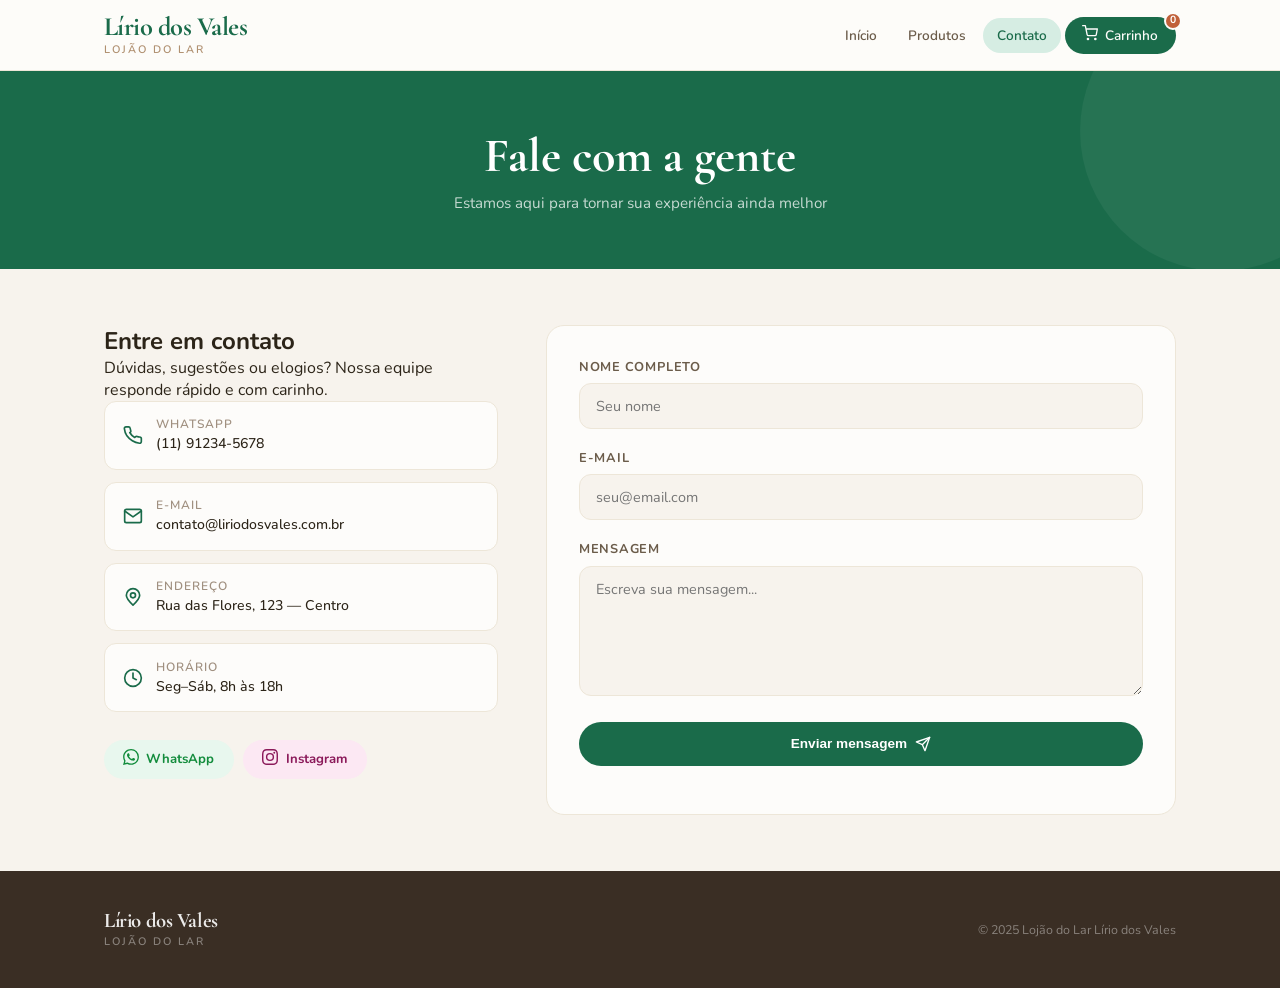
==== contato.html @ 129d7901 "envio de projeto" ====
<!DOCTYPE html>
<html lang="pt-BR">
<head>
  <meta charset="UTF-8">
  <meta name="viewport" content="width=device-width, initial-scale=1.0">
  <title>Contato — Lojão do Lar Lírio dos Vales</title>
  <meta name="description" content="Entre em contato conosco via WhatsApp, Instagram ou formulário. Respondemos rápido!">
  <link rel="stylesheet" href="style.css">
</head>
<body>

  <!-- HEADER -->
  <header class="header">
    <div class="container header-container">
      <div class="logo">
        <a href="index.html" aria-label="Voltar à página inicial">
          <h1>Lírio dos Vales</h1>
          <span>Lojão do Lar</span>
        </a>
      </div>
      <nav class="nav-menu" id="navMenu" aria-label="Menu principal">
        <ul>
          <li><a href="index.html">Início</a></li>
          <li><a href="produtos.html">Produtos</a></li>
          <li><a href="contato.html" class="active">Contato</a></li>
          <li>
            <a href="#" id="cartIconBtn" aria-label="Carrinho de compras">
              <span data-icon="cart"></span>
              Carrinho
              <span id="cartCount" class="cart-count">0</span>
            </a>
          </li>
        </ul>
      </nav>
      <button class="hamburger" id="hamburger" aria-label="Abrir menu">
        <svg viewBox="0 0 24 24" fill="none" stroke="currentColor" stroke-width="2" stroke-linecap="round"><line x1="3" y1="6" x2="21" y2="6"/><line x1="3" y1="12" x2="21" y2="12"/><line x1="3" y1="18" x2="21" y2="18"/></svg>
      </button>
    </div>
  </header>

  <!-- PAGE HERO -->
  <div class="page-hero" aria-label="Cabeçalho da página">
    <h1>Fale com a gente</h1>
    <p>Estamos aqui para tornar sua experiência ainda melhor</p>
  </div>

  <!-- CONTATO -->
  <main>
    <div class="container contato-container">

      <!-- Info lateral -->
      <aside aria-label="Informações de contato">
        <h2>Entre em contato</h2>
        <p>Dúvidas, sugestões ou elogios? Nossa equipe responde rápido e com carinho.</p>

        <div class="info-cards">
          <div class="info-card">
            <svg viewBox="0 0 24 24" fill="none" stroke="currentColor" stroke-width="2" stroke-linecap="round" stroke-linejoin="round"><path d="M22 16.92v3a2 2 0 0 1-2.18 2 19.79 19.79 0 0 1-8.63-3.07A19.5 19.5 0 0 1 4.69 13a19.79 19.79 0 0 1-3.07-8.67A2 2 0 0 1 3.6 2.18h3a2 2 0 0 1 2 1.72 12.84 12.84 0 0 0 .7 2.81 2 2 0 0 1-.45 2.11L8.09 9a16 16 0 0 0 6 6l.8-.8a2 2 0 0 1 2.11-.45 12.84 12.84 0 0 0 2.81.7A2 2 0 0 1 22 16.92z"/></svg>
            <div>
              <strong>WhatsApp</strong>
              <span>(11) 91234-5678</span>
            </div>
          </div>
          <div class="info-card">
            <svg viewBox="0 0 24 24" fill="none" stroke="currentColor" stroke-width="2" stroke-linecap="round" stroke-linejoin="round"><path d="M4 4h16c1.1 0 2 .9 2 2v12c0 1.1-.9 2-2 2H4c-1.1 0-2-.9-2-2V6c0-1.1.9-2 2-2z"/><polyline points="22,6 12,13 2,6"/></svg>
            <div>
              <strong>E-mail</strong>
              <span>contato@liriodosvales.com.br</span>
            </div>
          </div>
          <div class="info-card">
            <svg viewBox="0 0 24 24" fill="none" stroke="currentColor" stroke-width="2" stroke-linecap="round" stroke-linejoin="round"><circle cx="12" cy="10" r="3"/><path d="M12 21.7C17.3 17 20 13 20 10a8 8 0 1 0-16 0c0 3 2.7 6.9 8 11.7z"/></svg>
            <div>
              <strong>Endereço</strong>
              <span>Rua das Flores, 123 — Centro</span>
            </div>
          </div>
          <div class="info-card">
            <svg viewBox="0 0 24 24" fill="none" stroke="currentColor" stroke-width="2" stroke-linecap="round" stroke-linejoin="round"><circle cx="12" cy="12" r="10"/><polyline points="12 6 12 12 16 14"/></svg>
            <div>
              <strong>Horário</strong>
              <span>Seg–Sáb, 8h às 18h</span>
            </div>
          </div>
        </div>

        <div class="social-links">
          <a href="#" id="whatsappLink" class="social-icon whatsapp" aria-label="Abrir WhatsApp">
            <span data-icon="whatsapp"></span>
            WhatsApp
          </a>
          <a href="#" id="instagramLink" class="social-icon instagram" aria-label="Abrir Instagram">
            <span data-icon="instagram"></span>
            Instagram
          </a>
        </div>
      </aside>

      <!-- Formulário -->
      <div class="contato-form">
        <form id="contactForm" novalidate>
          <div class="form-group">
            <label for="name">Nome completo</label>
            <input type="text" id="name" placeholder="Seu nome" autocomplete="name" required>
            <span class="error-msg" id="nameError" role="alert"></span>
          </div>
          <div class="form-group">
            <label for="email">E-mail</label>
            <input type="email" id="email" placeholder="seu@email.com" autocomplete="email" required>
            <span class="error-msg" id="emailError" role="alert"></span>
          </div>
          <div class="form-group">
            <label for="message">Mensagem</label>
            <textarea id="message" rows="5" placeholder="Escreva sua mensagem..." required></textarea>
            <span class="error-msg" id="msgError" role="alert"></span>
          </div>
          <button type="submit" class="btn-dark" style="width:100%; justify-content:center; padding:.9rem;">
            Enviar mensagem
            <svg viewBox="0 0 24 24" fill="none" stroke="currentColor" stroke-width="2" stroke-linecap="round" stroke-linejoin="round" width="16" height="16"><line x1="22" y1="2" x2="11" y2="13"/><polygon points="22 2 15 22 11 13 2 9 22 2"/></svg>
          </button>
          <div id="formFeedback" class="form-feedback" role="status" aria-live="polite"></div>
        </form>
      </div>

    </div>
  </main>

  <!-- MODAL CARRINHO -->
  <div id="cartModal" class="cart-modal" role="dialog" aria-modal="true" aria-labelledby="cartTitle">
    <div class="cart-modal-content">
      <div class="cart-header">
        <h3 id="cartTitle">
          <span data-icon="bag"></span>
          Meu Carrinho
        </h3>
        <button class="close-cart" aria-label="Fechar carrinho">&times;</button>
      </div>
      <ul id="cartItemsList" class="cart-items-list"></ul>
      <div class="cart-footer">
        <div class="cart-total-row">
          <span>Total</span>
          <span id="cartTotal">R$ 0,00</span>
        </div>
        <div class="cart-buttons">
          <button id="clearCartBtn" class="btn-ghost">Limpar</button>
          <button id="closeCartBtn" class="btn-dark">Continuar comprando</button>
        </div>
      </div>
    </div>
  </div>

  <!-- FOOTER -->
  <footer class="footer" role="contentinfo">
    <div class="container footer-inner">
      <div class="footer-brand">
        <div class="logo">
          <h1>Lírio dos Vales</h1>
          <span>Lojão do Lar</span>
        </div>
      </div>
      <p class="footer-copy">&copy; 2025 Lojão do Lar Lírio dos Vales</p>
    </div>
  </footer>

  <script src="script.js"></script>
  <script>inicializarContato();</script>
</body>
</html>
---- style.css ----
/* =========================================================
   LÍRIO DOS VALES — Design System
   Fonte: Cormorant Garamond (display) + Nunito (corpo)
   Paleta: verde floresta · areia · terracota
   ========================================================= */

@import url('https://fonts.googleapis.com/css2?family=Cormorant+Garamond:ital,wght@0,400;0,600;0,700;1,400;1,600&family=Nunito:wght@300;400;500;600&display=swap');

/* ── Reset & Base ──────────────────────────────────────── */
*, *::before, *::after { margin: 0; padding: 0; box-sizing: border-box; }

:root {
  --verde:        #1a6b4a;
  --verde-medio:  #2d8a60;
  --verde-claro:  #d6ede3;
  --verde-palido: #eef7f2;
  --areia:        #f7f3ed;
  --areia-media:  #ede6d8;
  --terracota:    #c0603a;
  --marrom:       #3a2e24;
  --marrom-med:   #6b5640;
  --marrom-claro: #b09070;
  --branco:       #fdfcfa;
  --texto:        #2c2418;
  --texto-2:      #6b5c4a;
  --texto-3:      #a09080;
  --sombra:       0 2px 12px rgba(42,30,18,.08);
  --sombra-hover: 0 8px 32px rgba(42,30,18,.14);
  --radius:       12px;
  --radius-lg:    18px;
  --trans:        .22s cubic-bezier(.4,0,.2,1);
}

html { scroll-behavior: smooth; }

body {
  font-family: 'Nunito', sans-serif;
  background: var(--areia);
  color: var(--texto);
  min-height: 100vh;
  display: flex;
  flex-direction: column;
  overflow-x: hidden;
}

img { display: block; max-width: 100%; }
a  { color: inherit; text-decoration: none; }

/* ── Scrollbar ─────────────────────────────────────────── */
::-webkit-scrollbar { width: 6px; }
::-webkit-scrollbar-track { background: var(--areia); }
::-webkit-scrollbar-thumb { background: var(--areia-media); border-radius: 3px; }
::-webkit-scrollbar-thumb:hover { background: var(--marrom-claro); }

/* ── Container ─────────────────────────────────────────── */
.container { max-width: 1120px; margin: 0 auto; padding: 0 1.5rem; }

/* ── HEADER ────────────────────────────────────────────── */
.header {
  position: sticky; top: 0; z-index: 200;
  background: rgba(253,252,250,.94);
  backdrop-filter: blur(12px);
  -webkit-backdrop-filter: blur(12px);
  border-bottom: 1px solid var(--areia-media);
  transition: box-shadow var(--trans);
}
.header.scrolled { box-shadow: var(--sombra); }

.header-container {
  height: 70px;
  display: flex; align-items: center; justify-content: space-between; gap: 1rem;
}

/* Logo */
.logo { line-height: 1; cursor: default; }
.logo h1 {
  font-family: 'Cormorant Garamond', serif;
  font-size: 1.65rem; font-weight: 700;
  color: var(--verde);
  letter-spacing: -.02em;
}
.logo span {
  font-size: .68rem; font-weight: 600;
  letter-spacing: .18em; text-transform: uppercase;
  color: var(--marrom-claro);
}

/* Nav */
.nav-menu ul { display: flex; align-items: center; gap: .25rem; list-style: none; }
.nav-menu a {
  display: flex; align-items: center; gap: .45rem;
  padding: .5rem .85rem;
  font-size: .85rem; font-weight: 600;
  color: var(--texto-2);
  border-radius: 50px;
  transition: background var(--trans), color var(--trans);
}
.nav-menu a:hover { background: var(--verde-palido); color: var(--verde); }
.nav-menu a.active {
  background: var(--verde-claro); color: var(--verde);
}

/* Cart pill */
#cartIconBtn {
  position: relative;
  background: var(--verde) !important;
  color: var(--branco) !important;
  padding: .5rem 1.1rem !important;
  border-radius: 50px !important;
  font-weight: 600 !important;
}
#cartIconBtn:hover { background: var(--verde-medio) !important; }
#cartIconBtn svg { width: 16px; height: 16px; flex-shrink: 0; }
.cart-count {
  position: absolute; top: -5px; right: -6px;
  background: var(--terracota); color: #fff;
  font-size: .65rem; font-weight: 700;
  min-width: 18px; height: 18px;
  border-radius: 9px; padding: 0 4px;
  display: flex; align-items: center; justify-content: center;
  border: 2px solid var(--branco);
  line-height: 1;
  transition: transform .2s;
}
.cart-count.bounce { animation: bounce .3s ease; }
@keyframes bounce { 0%,100%{transform:scale(1)} 50%{transform:scale(1.45)} }

/* Hamburger */
.hamburger {
  display: none;
  background: none; border: none; cursor: pointer;
  padding: .4rem; border-radius: 8px;
  color: var(--texto-2);
  transition: background var(--trans);
}
.hamburger:hover { background: var(--areia-media); }
.hamburger svg { width: 22px; height: 22px; }

/* Mobile nav */
@media (max-width: 680px) {
  .hamburger { display: flex; align-items: center; }
  .nav-menu {
    display: none;
    position: absolute; top: 70px; left: 0; right: 0;
    background: var(--branco);
    border-bottom: 1px solid var(--areia-media);
    padding: .75rem 1.5rem 1rem;
    box-shadow: var(--sombra);
  }
  .nav-menu.active { display: block; }
  .nav-menu ul { flex-direction: column; gap: .25rem; align-items: stretch; }
  .nav-menu a { justify-content: flex-start; padding: .6rem 1rem; border-radius: var(--radius); }
}

/* ── HERO ──────────────────────────────────────────────── */
.hero-banner {
  position: relative;
  background: var(--verde);
  overflow: hidden;
  padding: 5rem 1.5rem 4.5rem;
  text-align: center;
}
/* Organic shapes */
.hero-banner::before {
  content: '';
  position: absolute; top: -120px; right: -120px;
  width: 480px; height: 480px;
  background: rgba(255,255,255,.06);
  border-radius: 50%;
}
.hero-banner::after {
  content: '';
  position: absolute; bottom: -80px; left: -80px;
  width: 320px; height: 320px;
  background: rgba(255,255,255,.04);
  border-radius: 50%;
}

.hero-badge {
  display: inline-flex; align-items: center; gap: .45rem;
  background: rgba(255,255,255,.15);
  color: rgba(255,255,255,.92);
  font-size: .72rem; font-weight: 600;
  letter-spacing: .12em; text-transform: uppercase;
  padding: .35rem 1rem;
  border-radius: 50px;
  border: 1px solid rgba(255,255,255,.25);
  margin-bottom: 1.5rem;
  animation: fadeDown .6s ease both;
}

.hero-content { position: relative; z-index: 1; max-width: 640px; margin: 0 auto; }

.hero-content h2 {
  font-family: 'Cormorant Garamond', serif;
  font-size: clamp(2.4rem, 6vw, 4rem);
  font-weight: 700; color: #fff;
  line-height: 1.1; margin-bottom: 1.1rem;
  animation: fadeDown .7s .1s ease both;
}
.hero-content h2 em { font-style: italic; color: #a8dfc5; }

.hero-content p {
  font-size: 1rem; color: rgba(255,255,255,.78);
  margin-bottom: 2.2rem;
  animation: fadeDown .7s .2s ease both;
}

.hero-actions {
  display: flex; align-items: center; justify-content: center; gap: 1rem;
  flex-wrap: wrap;
  animation: fadeDown .7s .3s ease both;
}

/* Botões */
.btn-primary {
  display: inline-flex; align-items: center; gap: .5rem;
  background: var(--branco); color: var(--verde);
  padding: .85rem 2rem; border-radius: 50px;
  font-size: .88rem; font-weight: 700;
  border: none; cursor: pointer;
  transition: background var(--trans), transform var(--trans), box-shadow var(--trans);
  box-shadow: 0 4px 16px rgba(0,0,0,.12);
}
.btn-primary:hover { background: var(--areia); transform: translateY(-2px); box-shadow: 0 8px 24px rgba(0,0,0,.16); }
.btn-primary:active { transform: translateY(0); }

.btn-secondary {
  display: inline-flex; align-items: center; gap: .5rem;
  background: transparent; color: rgba(255,255,255,.85);
  padding: .85rem 2rem; border-radius: 50px;
  font-size: .88rem; font-weight: 600;
  border: 1.5px solid rgba(255,255,255,.4); cursor: pointer;
  transition: background var(--trans), border-color var(--trans), transform var(--trans);
}
.btn-secondary:hover { background: rgba(255,255,255,.1); border-color: rgba(255,255,255,.7); transform: translateY(-2px); }

/* Botão genérico escuro */
.btn-dark {
  display: inline-flex; align-items: center; gap: .5rem;
  background: var(--verde); color: #fff;
  padding: .75rem 1.6rem; border-radius: 50px;
  font-size: .85rem; font-weight: 700;
  border: none; cursor: pointer;
  transition: background var(--trans), transform var(--trans);
}
.btn-dark:hover { background: var(--verde-medio); transform: translateY(-2px); }

.btn-ghost {
  display: inline-flex; align-items: center; gap: .5rem;
  background: transparent; color: var(--texto-2);
  padding: .75rem 1.6rem; border-radius: 50px;
  font-size: .85rem; font-weight: 600;
  border: 1.5px solid var(--areia-media); cursor: pointer;
  transition: border-color var(--trans), color var(--trans), transform var(--trans);
}
.btn-ghost:hover { border-color: var(--verde-claro); color: var(--verde); transform: translateY(-2px); }

/* ── FEATURES STRIP ────────────────────────────────────── */
.features-strip {
  background: var(--marrom);
  padding: 1.4rem 0;
}
.features-inner {
  display: flex; align-items: center; justify-content: center;
  flex-wrap: wrap; gap: .25rem 2.5rem;
}
.feature-item {
  display: flex; align-items: center; gap: .6rem;
  color: rgba(255,255,255,.85);
  font-size: .8rem; font-weight: 600;
}
.feature-item svg { width: 18px; height: 18px; opacity: .75; flex-shrink: 0; }

/* ── SEÇÃO GENÉRICA ────────────────────────────────────── */
.section { padding: 3.5rem 0; }

.section-header {
  display: flex; align-items: flex-end; justify-content: space-between;
  margin-bottom: 2rem; gap: 1rem; flex-wrap: wrap;
}
.section-header h2 {
  font-family: 'Cormorant Garamond', serif;
  font-size: clamp(1.6rem, 3.5vw, 2.2rem);
  font-weight: 700; color: var(--marrom);
  line-height: 1.15;
}
.section-header h2 small {
  display: block; font-family: 'Nunito', sans-serif;
  font-size: .75rem; font-weight: 600; letter-spacing: .12em;
  text-transform: uppercase; color: var(--verde-medio);
  margin-bottom: .3rem;
}
.section-header a {
  font-size: .8rem; font-weight: 700;
  color: var(--verde); letter-spacing: .04em;
  display: flex; align-items: center; gap: .3rem;
  white-space: nowrap;
  transition: gap var(--trans), color var(--trans);
}
.section-header a:hover { color: var(--verde-medio); gap: .6rem; }

/* ── GRID DE PRODUTOS ──────────────────────────────────── */
.products-grid {
  display: grid;
  grid-template-columns: repeat(auto-fill, minmax(230px, 1fr));
  gap: 1.25rem;
}

.product-card {
  background: var(--branco);
  border-radius: var(--radius-lg);
  overflow: hidden;
  border: 1px solid var(--areia-media);
  transition: transform var(--trans), box-shadow var(--trans), border-color var(--trans);
  display: flex; flex-direction: column;
  animation: fadeUp .4s ease both;
}
.product-card:hover {
  transform: translateY(-4px);
  box-shadow: var(--sombra-hover);
  border-color: var(--verde-claro);
}

.product-img-wrap {
  position: relative;
  overflow: hidden;
  aspect-ratio: 4/3;
  background: var(--areia);
}
.product-img-wrap img {
  width: 100%; height: 100%;
  object-fit: cover;
  transition: transform .45s ease;
}
.product-card:hover .product-img-wrap img { transform: scale(1.05); }

.product-badge {
  position: absolute; top: 10px; left: 10px;
  background: var(--terracota); color: #fff;
  font-size: .68rem; font-weight: 700;
  padding: .25rem .6rem; border-radius: 50px;
  letter-spacing: .04em;
}
.product-badge.destaque {
  background: var(--verde);
}

.product-info { padding: 1.1rem 1.1rem 1.2rem; flex: 1; display: flex; flex-direction: column; }

.product-cat {
  font-size: .68rem; font-weight: 700;
  letter-spacing: .12em; text-transform: uppercase;
  color: var(--verde-medio); margin-bottom: .3rem;
}

.product-title {
  font-family: 'Cormorant Garamond', serif;
  font-size: 1.1rem; font-weight: 600;
  color: var(--marrom); line-height: 1.3;
  margin-bottom: auto; padding-bottom: .9rem;
}

.product-footer {
  display: flex; align-items: center; justify-content: space-between;
  padding-top: .9rem;
  border-top: 1px solid var(--areia-media);
  gap: .5rem;
}

.product-price {
  font-family: 'Cormorant Garamond', serif;
  font-size: 1.4rem; font-weight: 700;
  color: var(--verde);
}

.buy-btn {
  display: flex; align-items: center; justify-content: center;
  gap: .35rem;
  background: var(--verde-palido); color: var(--verde);
  border: none; border-radius: 8px;
  padding: .55rem .9rem;
  font-size: .78rem; font-weight: 700;
  cursor: pointer;
  transition: background var(--trans), transform var(--trans);
  white-space: nowrap;
}
.buy-btn svg { width: 14px; height: 14px; flex-shrink: 0; }
.buy-btn:hover { background: var(--verde-claro); transform: scale(1.04); }
.buy-btn:active { transform: scale(.97); }

/* ── FILTROS ───────────────────────────────────────────── */
.filtros-wrapper {
  display: flex; align-items: center; justify-content: space-between;
  flex-wrap: wrap; gap: 1rem;
  margin-bottom: 2rem;
  padding-bottom: 1.5rem;
  border-bottom: 1px solid var(--areia-media);
}
.filtros-wrapper h2 {
  font-family: 'Cormorant Garamond', serif;
  font-size: clamp(1.6rem, 3.5vw, 2.2rem); font-weight: 700;
  color: var(--marrom);
}

.filter-bar { display: flex; flex-wrap: wrap; gap: .4rem; }

.filter-btn {
  padding: .45rem 1.1rem;
  background: transparent; color: var(--texto-2);
  border: 1.5px solid var(--areia-media);
  border-radius: 50px;
  font-size: .8rem; font-weight: 600;
  cursor: pointer;
  transition: background var(--trans), color var(--trans), border-color var(--trans);
}
.filter-btn:hover { border-color: var(--verde-claro); color: var(--verde); }
.filter-btn.active {
  background: var(--verde); color: #fff; border-color: var(--verde);
}

/* ── CONTATO ───────────────────────────────────────────── */
.page-hero {
  background: var(--verde);
  padding: 3.5rem 1.5rem;
  text-align: center;
  position: relative; overflow: hidden;
}
.page-hero::before {
  content: ''; position: absolute; top: -80px; right: -80px;
  width: 280px; height: 280px;
  background: rgba(255,255,255,.05); border-radius: 50%;
}
.page-hero h1 {
  font-family: 'Cormorant Garamond', serif;
  font-size: clamp(2rem, 5vw, 3rem); font-weight: 700;
  color: #fff; position: relative; z-index: 1;
  margin-bottom: .5rem;
}
.page-hero p {
  color: rgba(255,255,255,.75); font-size: .95rem; position: relative; z-index: 1;
}

.contato-container {
  display: grid; grid-template-columns: 1fr 1.6fr;
  gap: 3rem; padding-top: 3.5rem; padding-bottom: 3.5rem;
}
@media (max-width: 768px) {
  .contato-container { grid-template-columns: 1fr; gap: 2rem; }
}

.contato-info h2 {
  font-family: 'Cormorant Garamond', serif;
  font-size: 1.8rem; font-weight: 700; color: var(--marrom);
  margin-bottom: .75rem;
}
.contato-info p { color: var(--texto-2); font-size: .9rem; line-height: 1.7; margin-bottom: 1.75rem; }

.info-cards { display: flex; flex-direction: column; gap: .75rem; margin-bottom: 1.75rem; }
.info-card {
  display: flex; align-items: center; gap: .85rem;
  background: var(--branco); border: 1px solid var(--areia-media);
  border-radius: var(--radius); padding: .9rem 1.1rem;
}
.info-card svg { width: 20px; height: 20px; color: var(--verde); flex-shrink: 0; }
.info-card strong { display: block; font-size: .75rem; color: var(--texto-3); font-weight: 600; letter-spacing: .08em; text-transform: uppercase; }
.info-card span { font-size: .88rem; color: var(--texto); font-weight: 500; }

.social-links { display: flex; gap: .6rem; flex-wrap: wrap; }
.social-icon {
  display: inline-flex; align-items: center; gap: .45rem;
  padding: .55rem 1.2rem; border-radius: 50px;
  font-size: .82rem; font-weight: 700;
  transition: transform var(--trans), filter var(--trans);
}
.social-icon:hover { transform: translateY(-2px); filter: brightness(1.08); }
.social-icon.whatsapp { background: #e8f7ee; color: #128c3c; }
.social-icon.instagram { background: #fce8f3; color: #8b1a5a; }
.social-icon svg { width: 16px; height: 16px; }

/* Formulário */
.contato-form {
  background: var(--branco);
  border: 1px solid var(--areia-media);
  border-radius: var(--radius-lg); padding: 2rem;
}

.form-group { margin-bottom: 1.25rem; }
.form-group label {
  display: block; margin-bottom: .45rem;
  font-size: .8rem; font-weight: 700;
  letter-spacing: .06em; text-transform: uppercase;
  color: var(--texto-2);
}
.form-group input,
.form-group textarea,
.form-group select {
  width: 100%; padding: .75rem 1rem;
  background: var(--areia); border: 1.5px solid var(--areia-media);
  border-radius: var(--radius); color: var(--texto);
  font-family: 'Nunito', sans-serif; font-size: .9rem;
  transition: border-color var(--trans), background var(--trans), box-shadow var(--trans);
  outline: none;
}
.form-group input:focus,
.form-group textarea:focus {
  border-color: var(--verde); background: var(--branco);
  box-shadow: 0 0 0 3px rgba(26,107,74,.1);
}
.form-group textarea { resize: vertical; min-height: 130px; }
.error-msg { display: block; margin-top: .35rem; font-size: .78rem; color: var(--terracota); font-weight: 600; }
.form-feedback { margin-top: 1rem; font-size: .88rem; font-weight: 600; }
.form-feedback.success { color: var(--verde); }
.form-feedback.error { color: var(--terracota); }

/* ── CARRINHO MODAL ────────────────────────────────────── */
.cart-modal {
  display: none;
  position: fixed; inset: 0; z-index: 1000;
  background: rgba(30,20,10,.55);
  backdrop-filter: blur(4px);
  align-items: center; justify-content: center;
  padding: 1rem;
}
.cart-modal.open { display: flex; }

.cart-modal-content {
  background: var(--branco);
  border-radius: var(--radius-lg);
  width: min(520px, 100%);
  max-height: 88vh;
  display: flex; flex-direction: column;
  overflow: hidden;
  box-shadow: 0 24px 64px rgba(0,0,0,.2);
  animation: slideUp .3s cubic-bezier(.34,1.56,.64,1) both;
}

.cart-header {
  display: flex; align-items: center; justify-content: space-between;
  padding: 1.4rem 1.75rem;
  border-bottom: 1px solid var(--areia-media);
}
.cart-header h3 {
  font-family: 'Cormorant Garamond', serif;
  font-size: 1.4rem; font-weight: 700; color: var(--marrom);
  display: flex; align-items: center; gap: .6rem;
}
.cart-header h3 svg { width: 20px; height: 20px; color: var(--verde); }
.close-cart {
  background: var(--areia); border: none; border-radius: 50%;
  width: 32px; height: 32px;
  display: flex; align-items: center; justify-content: center;
  cursor: pointer; color: var(--texto-2); font-size: 1.1rem;
  transition: background var(--trans), color var(--trans);
}
.close-cart:hover { background: var(--areia-media); color: var(--marrom); }

.cart-items-list {
  list-style: none; flex: 1; overflow-y: auto;
  padding: .5rem 1.75rem;
}
.cart-items-list li {
  display: flex; align-items: center; justify-content: space-between;
  gap: .75rem; padding: .9rem 0;
  border-bottom: 1px solid var(--areia-media);
  font-size: .88rem;
}
.cart-items-list li:last-child { border-bottom: none; }
.cart-item-name { color: var(--texto); font-weight: 500; flex: 1; }
.cart-item-qty { color: var(--texto-3); font-size: .8rem; }
.cart-item-price { font-weight: 700; color: var(--verde); white-space: nowrap; }
.cart-empty { text-align: center; padding: 2.5rem 0; color: var(--texto-3); font-size: .9rem; }
.cart-empty svg { width: 44px; height: 44px; margin: 0 auto .75rem; opacity: .3; }

.cart-footer {
  padding: 1.25rem 1.75rem;
  border-top: 1px solid var(--areia-media);
}
.cart-total-row {
  display: flex; align-items: baseline; justify-content: space-between;
  margin-bottom: 1.1rem;
}
.cart-total-row span { font-size: .82rem; font-weight: 700; letter-spacing: .06em; text-transform: uppercase; color: var(--texto-3); }
#cartTotal {
  font-family: 'Cormorant Garamond', serif;
  font-size: 1.7rem; font-weight: 700; color: var(--verde);
}
.cart-buttons { display: flex; gap: .6rem; }
.cart-buttons .btn-dark { flex: 2; justify-content: center; }
.cart-buttons .btn-ghost { flex: 1; justify-content: center; font-size: .8rem; }

/* ── FOOTER ────────────────────────────────────────────── */
.footer {
  background: var(--marrom);
  padding: 2.5rem 0;
  margin-top: auto;
}
.footer-inner {
  display: flex; align-items: center; justify-content: space-between;
  flex-wrap: wrap; gap: 1rem;
}
.footer-brand .logo h1 { font-size: 1.3rem; color: rgba(255,255,255,.9); }
.footer-brand .logo span { color: rgba(255,255,255,.4); }
.footer-copy { font-size: .78rem; color: rgba(255,255,255,.4); font-weight: 400; }

/* ── Toast de notificação ──────────────────────────────── */
#toast {
  position: fixed; bottom: 1.5rem; right: 1.5rem; z-index: 2000;
  background: var(--marrom); color: #fff;
  padding: .75rem 1.25rem; border-radius: var(--radius);
  font-size: .85rem; font-weight: 600;
  box-shadow: 0 8px 24px rgba(0,0,0,.2);
  transform: translateY(100px); opacity: 0;
  transition: transform .3s cubic-bezier(.34,1.56,.64,1), opacity .3s;
  pointer-events: none;
  display: flex; align-items: center; gap: .5rem;
  max-width: 280px;
}
#toast.show { transform: translateY(0); opacity: 1; }
#toast svg { width: 16px; height: 16px; color: #7dc9a5; flex-shrink: 0; }

/* ── Animações ─────────────────────────────────────────── */
@keyframes fadeDown {
  from { opacity: 0; transform: translateY(-18px); }
  to   { opacity: 1; transform: translateY(0); }
}
@keyframes fadeUp {
  from { opacity: 0; transform: translateY(20px); }
  to   { opacity: 1; transform: translateY(0); }
}
@keyframes slideUp {
  from { opacity: 0; transform: translateY(40px) scale(.97); }
  to   { opacity: 1; transform: translateY(0) scale(1); }
}

/* stagger nos cards */
.product-card:nth-child(1)  { animation-delay: .05s }
.product-card:nth-child(2)  { animation-delay: .10s }
.product-card:nth-child(3)  { animation-delay: .15s }
.product-card:nth-child(4)  { animation-delay: .20s }
.product-card:nth-child(5)  { animation-delay: .25s }
.product-card:nth-child(6)  { animation-delay: .30s }
.product-card:nth-child(7)  { animation-delay: .35s }
.product-card:nth-child(8)  { animation-delay: .40s }
.product-card:nth-child(9)  { animation-delay: .45s }
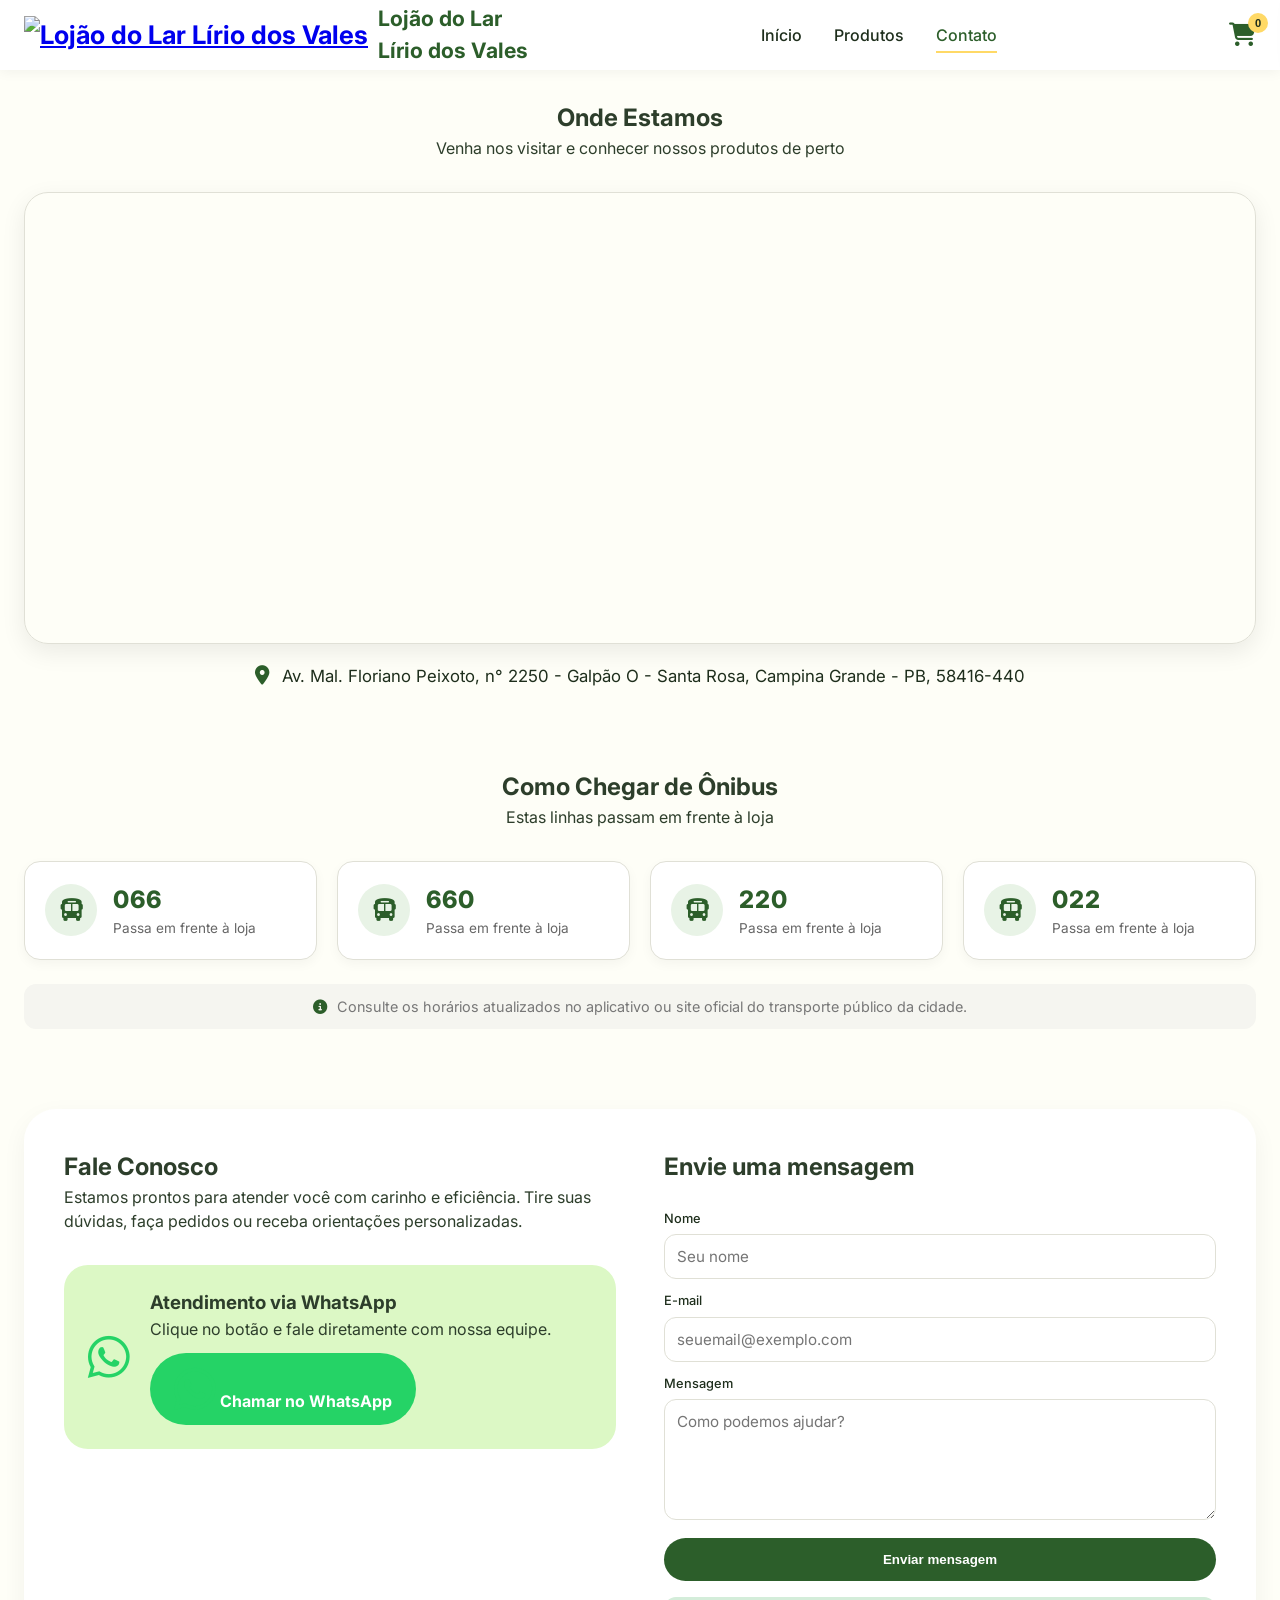
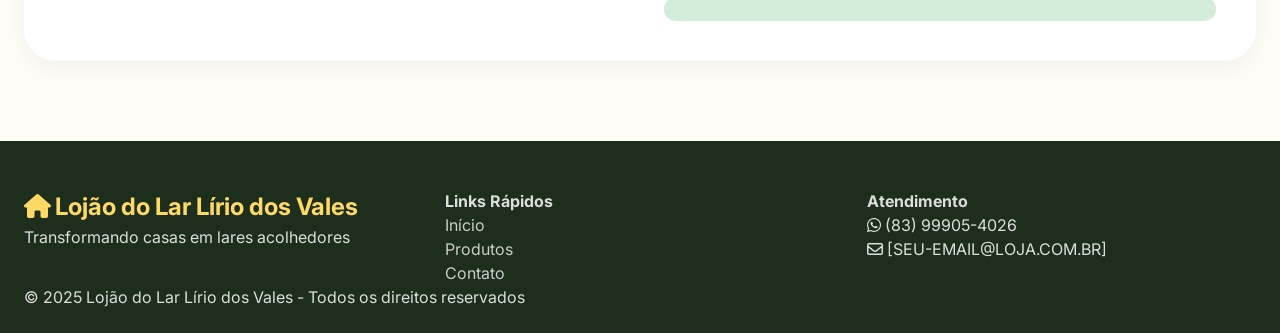
==== commit 12511c73: "Add files via upload" ====
--- a/contato.html
+++ b/contato.html
@@ -1,168 +1,314 @@
-<!DOCTYPE html>
-<html lang="pt-BR">
-<head>
-  <meta charset="UTF-8">
-  <meta name="viewport" content="width=device-width, initial-scale=1.0">
-  <title>Contato — Lojão do Lar Lírio dos Vales</title>
-  <meta name="description" content="Entre em contato conosco via WhatsApp, Instagram ou formulário. Respondemos rápido!">
-  <link rel="stylesheet" href="style.css">
-</head>
-<body>
-
-  <!-- HEADER -->
-  <header class="header">
-    <div class="container header-container">
-      <div class="logo">
-        <a href="index.html" aria-label="Voltar à página inicial">
-          <h1>Lírio dos Vales</h1>
-          <span>Lojão do Lar</span>
-        </a>
-      </div>
-      <nav class="nav-menu" id="navMenu" aria-label="Menu principal">
-        <ul>
-          <li><a href="index.html">Início</a></li>
-          <li><a href="produtos.html">Produtos</a></li>
-          <li><a href="contato.html" class="active">Contato</a></li>
-          <li>
-            <a href="#" id="cartIconBtn" aria-label="Carrinho de compras">
-              <span data-icon="cart"></span>
-              Carrinho
-              <span id="cartCount" class="cart-count">0</span>
-            </a>
-          </li>
-        </ul>
-      </nav>
-      <button class="hamburger" id="hamburger" aria-label="Abrir menu">
-        <svg viewBox="0 0 24 24" fill="none" stroke="currentColor" stroke-width="2" stroke-linecap="round"><line x1="3" y1="6" x2="21" y2="6"/><line x1="3" y1="12" x2="21" y2="12"/><line x1="3" y1="18" x2="21" y2="18"/></svg>
-      </button>
-    </div>
-  </header>
-
-  <!-- PAGE HERO -->
-  <div class="page-hero" aria-label="Cabeçalho da página">
-    <h1>Fale com a gente</h1>
-    <p>Estamos aqui para tornar sua experiência ainda melhor</p>
-  </div>
-
-  <!-- CONTATO -->
-  <main>
-    <div class="container contato-container">
-
-      <!-- Info lateral -->
-      <aside aria-label="Informações de contato">
-        <h2>Entre em contato</h2>
-        <p>Dúvidas, sugestões ou elogios? Nossa equipe responde rápido e com carinho.</p>
-
-        <div class="info-cards">
-          <div class="info-card">
-            <svg viewBox="0 0 24 24" fill="none" stroke="currentColor" stroke-width="2" stroke-linecap="round" stroke-linejoin="round"><path d="M22 16.92v3a2 2 0 0 1-2.18 2 19.79 19.79 0 0 1-8.63-3.07A19.5 19.5 0 0 1 4.69 13a19.79 19.79 0 0 1-3.07-8.67A2 2 0 0 1 3.6 2.18h3a2 2 0 0 1 2 1.72 12.84 12.84 0 0 0 .7 2.81 2 2 0 0 1-.45 2.11L8.09 9a16 16 0 0 0 6 6l.8-.8a2 2 0 0 1 2.11-.45 12.84 12.84 0 0 0 2.81.7A2 2 0 0 1 22 16.92z"/></svg>
-            <div>
-              <strong>WhatsApp</strong>
-              <span>(11) 91234-5678</span>
-            </div>
-          </div>
-          <div class="info-card">
-            <svg viewBox="0 0 24 24" fill="none" stroke="currentColor" stroke-width="2" stroke-linecap="round" stroke-linejoin="round"><path d="M4 4h16c1.1 0 2 .9 2 2v12c0 1.1-.9 2-2 2H4c-1.1 0-2-.9-2-2V6c0-1.1.9-2 2-2z"/><polyline points="22,6 12,13 2,6"/></svg>
-            <div>
-              <strong>E-mail</strong>
-              <span>contato@liriodosvales.com.br</span>
-            </div>
-          </div>
-          <div class="info-card">
-            <svg viewBox="0 0 24 24" fill="none" stroke="currentColor" stroke-width="2" stroke-linecap="round" stroke-linejoin="round"><circle cx="12" cy="10" r="3"/><path d="M12 21.7C17.3 17 20 13 20 10a8 8 0 1 0-16 0c0 3 2.7 6.9 8 11.7z"/></svg>
-            <div>
-              <strong>Endereço</strong>
-              <span>Rua das Flores, 123 — Centro</span>
-            </div>
-          </div>
-          <div class="info-card">
-            <svg viewBox="0 0 24 24" fill="none" stroke="currentColor" stroke-width="2" stroke-linecap="round" stroke-linejoin="round"><circle cx="12" cy="12" r="10"/><polyline points="12 6 12 12 16 14"/></svg>
-            <div>
-              <strong>Horário</strong>
-              <span>Seg–Sáb, 8h às 18h</span>
-            </div>
-          </div>
-        </div>
-
-        <div class="social-links">
-          <a href="#" id="whatsappLink" class="social-icon whatsapp" aria-label="Abrir WhatsApp">
-            <span data-icon="whatsapp"></span>
-            WhatsApp
-          </a>
-          <a href="#" id="instagramLink" class="social-icon instagram" aria-label="Abrir Instagram">
-            <span data-icon="instagram"></span>
-            Instagram
-          </a>
-        </div>
-      </aside>
-
-      <!-- Formulário -->
-      <div class="contato-form">
-        <form id="contactForm" novalidate>
-          <div class="form-group">
-            <label for="name">Nome completo</label>
-            <input type="text" id="name" placeholder="Seu nome" autocomplete="name" required>
-            <span class="error-msg" id="nameError" role="alert"></span>
-          </div>
-          <div class="form-group">
-            <label for="email">E-mail</label>
-            <input type="email" id="email" placeholder="seu@email.com" autocomplete="email" required>
-            <span class="error-msg" id="emailError" role="alert"></span>
-          </div>
-          <div class="form-group">
-            <label for="message">Mensagem</label>
-            <textarea id="message" rows="5" placeholder="Escreva sua mensagem..." required></textarea>
-            <span class="error-msg" id="msgError" role="alert"></span>
-          </div>
-          <button type="submit" class="btn-dark" style="width:100%; justify-content:center; padding:.9rem;">
-            Enviar mensagem
-            <svg viewBox="0 0 24 24" fill="none" stroke="currentColor" stroke-width="2" stroke-linecap="round" stroke-linejoin="round" width="16" height="16"><line x1="22" y1="2" x2="11" y2="13"/><polygon points="22 2 15 22 11 13 2 9 22 2"/></svg>
-          </button>
-          <div id="formFeedback" class="form-feedback" role="status" aria-live="polite"></div>
-        </form>
-      </div>
-
-    </div>
-  </main>
-
-  <!-- MODAL CARRINHO -->
-  <div id="cartModal" class="cart-modal" role="dialog" aria-modal="true" aria-labelledby="cartTitle">
-    <div class="cart-modal-content">
-      <div class="cart-header">
-        <h3 id="cartTitle">
-          <span data-icon="bag"></span>
-          Meu Carrinho
-        </h3>
-        <button class="close-cart" aria-label="Fechar carrinho">&times;</button>
-      </div>
-      <ul id="cartItemsList" class="cart-items-list"></ul>
-      <div class="cart-footer">
-        <div class="cart-total-row">
-          <span>Total</span>
-          <span id="cartTotal">R$ 0,00</span>
-        </div>
-        <div class="cart-buttons">
-          <button id="clearCartBtn" class="btn-ghost">Limpar</button>
-          <button id="closeCartBtn" class="btn-dark">Continuar comprando</button>
-        </div>
-      </div>
-    </div>
-  </div>
-
-  <!-- FOOTER -->
-  <footer class="footer" role="contentinfo">
-    <div class="container footer-inner">
-      <div class="footer-brand">
-        <div class="logo">
-          <h1>Lírio dos Vales</h1>
-          <span>Lojão do Lar</span>
-        </div>
-      </div>
-      <p class="footer-copy">&copy; 2025 Lojão do Lar Lírio dos Vales</p>
-    </div>
-  </footer>
-
-  <script src="script.js"></script>
-  <script>inicializarContato();</script>
-</body>
-</html>
+<!doctype html>
+<html lang="pt-BR">
+  <head>
+    <meta charset="UTF-8" />
+    <meta name="viewport" content="width=device-width, initial-scale=1.0" />
+    <title>Contato - Lojão do Lar Lírio dos Vales</title>
+    <link rel="stylesheet" href="style.css" />
+    <link
+      rel="stylesheet"
+      href="https://cdnjs.cloudflare.com/ajax/libs/font-awesome/6.4.0/css/all.min.css"
+    />
+    <link
+      href="https://fonts.googleapis.com/css2?family=Inter:opsz,wght@14..32,300;14..32,400;14..32,500;14..32,600;14..32,700&display=swap"
+      rel="stylesheet"
+    />
+  </head>
+  <body>
+    <header class="header">
+      <div class="container header-container">
+        <div class="logo">
+          <div class="logo-icon">
+            <a href="index.html">
+              <img
+                src="imagem/img-logo.jpeg"
+                alt="Lojão do Lar Lírio dos Vales"
+                width="190"
+              />
+            </a>
+            <span
+              ><h5>Lojão do Lar<br />Lírio dos Vales</h5></span
+            >
+          </div>
+        </div>
+        <nav class="nav-menu" id="navMenu">
+          <ul>
+            <li><a href="index.html">Início</a></li>
+            <li><a href="produtos.html">Produtos</a></li>
+            <li><a href="contato.html" class="active">Contato</a></li>
+          </ul>
+        </nav>
+        <div class="header-actions">
+          <button class="cart-icon-btn" id="cartToggle">
+            <i class="fas fa-shopping-cart"></i>
+            <span class="cart-count" id="cartCount">0</span>
+          </button>
+          <button class="mobile-menu-btn" id="mobileMenuBtn">
+            <i class="fas fa-bars"></i>
+          </button>
+        </div>
+      </div>
+
+      <div class="cart-sidebar" id="cartSidebar">
+        <div class="cart-header">
+          <h3>Meu Carrinho</h3>
+          <button id="closeCartBtn"><i class="fas fa-times"></i></button>
+        </div>
+        <div class="cart-items" id="cartItems">
+          <p class="empty-cart-msg">Seu carrinho está vazio</p>
+        </div>
+        <div class="cart-footer">
+          <div class="cart-total">
+            <span>Total:</span>
+            <span id="cartTotalPrice">R$ 0,00</span>
+          </div>
+          <button class="btn-checkout">Finalizar Compra</button>
+          <div id="paymentSection" style="display: none">
+            <hr style="margin: 15px 0" />
+            <h3>Forma de Pagamento</h3>
+            <div class="payment-methods">
+              <button
+                id="btnCredit"
+                class="payment-method-btn"
+                data-method="credit"
+              >
+                💳 Cartão de Crédito
+              </button>
+              <button id="btnPix" class="payment-method-btn" data-method="pix">
+                📱 Pix
+              </button>
+            </div>
+            <div id="creditCardForm" style="display: none">
+              <div class="form-group">
+                <label>Número do Cartão</label>
+                <input
+                  type="text"
+                  id="cardNumber"
+                  placeholder="1234 5678 9012 3456"
+                  maxlength="19"
+                />
+              </div>
+              <div class="form-row">
+                <div class="form-group">
+                  <label>Validade</label>
+                  <input
+                    type="text"
+                    id="cardValidity"
+                    placeholder="MM/AA"
+                    maxlength="5"
+                  />
+                </div>
+                <div class="form-group">
+                  <label>CVV</label>
+                  <input
+                    type="text"
+                    id="cardCvv"
+                    placeholder="123"
+                    maxlength="3"
+                  />
+                </div>
+              </div>
+              <div class="form-group">
+                <label>Nome do Titular</label>
+                <input
+                  type="text"
+                  id="cardName"
+                  placeholder="Como está no cartão"
+                />
+              </div>
+            </div>
+            <div id="pixSection" style="display: none">
+              <div id="pixCode"></div>
+            </div>
+            <div class="payment-total">
+              <strong>Total: </strong><span id="paymentTotal">R$ 0,00</span>
+            </div>
+            <button id="btnFinalizar" class="btn-finalizar">
+              ✅ Finalizar Compra
+            </button>
+          </div>
+        </div>
+      </div>
+      <div class="cart-overlay" id="cartOverlay"></div>
+    </header>
+
+    <main>
+      <section class="contact-page">
+        <!-- MAPA DA LOJA -->
+        <section class="map-section">
+          <div class="container">
+            <div class="section-title">
+              <h2>Onde Estamos</h2>
+              <p>Venha nos visitar e conhecer nossos produtos de perto</p>
+            </div>
+            <div class="map-container">
+              <!-- COLE AQUI O CÓDIGO iframe DO GOOGLE MAPS -->
+              <iframe
+                src="https://www.google.com/maps/embed?pb=!1m18!1m12!1m3!1d3958.0935735022495!2d-35.91043762422373!3d-7.230167271005314!2m3!1f0!2f0!3f0!3m2!1i1024!2i768!4f13.1!3m3!1m2!1s0x7ac1fc5f1218539%3A0xf45dabc989f3e71!2sLoj%C3%A3o%20do%20Lar%20L%C3%ADrio%20dos%20Vales!5e0!3m2!1spt-BR!2sbr!4v1786648979722!5m2!1spt-BR!2sbr"
+                width="1250"
+                height="450"
+                style="border: 0"
+                allowfullscreen=""
+                loading="lazy"
+                referrerpolicy="strict-origin-when-cross-origin"
+              ></iframe>
+            </div>
+            <div class="map-address">
+              <p>
+                <i class="fas fa-map-marker-alt"></i> Av. Mal. Floriano Peixoto,
+                n° 2250 - Galpão O - Santa Rosa, Campina Grande - PB, 58416-440
+              </p>
+            </div>
+          </div>
+        </section>
+        <!-- LINHAS DE ÔNIBUS -->
+        <section class="bus-lines-section">
+          <div class="container">
+            <div class="section-title">
+              <h2>Como Chegar de Ônibus</h2>
+              <p>Estas linhas passam em frente à loja</p>
+            </div>
+            <div class="bus-lines-grid">
+              <div class="bus-line-card">
+                <div class="bus-line-icon">
+                  <i class="fas fa-bus"></i>
+                </div>
+                <div class="bus-line-info">
+                  <span class="bus-line-number">066</span>
+                  <span class="bus-line-route">Passa em frente à loja</span>
+                </div>
+              </div>
+              <div class="bus-line-card">
+                <div class="bus-line-icon">
+                  <i class="fas fa-bus"></i>
+                </div>
+                <div class="bus-line-info">
+                  <span class="bus-line-number">660</span>
+                  <span class="bus-line-route">Passa em frente à loja</span>
+                </div>
+              </div>
+              <div class="bus-line-card">
+                <div class="bus-line-icon">
+                  <i class="fas fa-bus"></i>
+                </div>
+                <div class="bus-line-info">
+                  <span class="bus-line-number">220</span>
+                  <span class="bus-line-route">Passa em frente à loja</span>
+                </div>
+              </div>
+              <div class="bus-line-card">
+                <div class="bus-line-icon">
+                  <i class="fas fa-bus"></i>
+                </div>
+                <div class="bus-line-info">
+                  <span class="bus-line-number">022</span>
+                  <span class="bus-line-route">Passa em frente à loja</span>
+                </div>
+              </div>
+            </div>
+            <p class="bus-lines-note">
+              <i class="fas fa-info-circle"></i>
+              Consulte os horários atualizados no aplicativo ou site oficial do
+              transporte público da cidade.
+            </p>
+          </div>
+        </section>
+        <div class="container">
+          <div class="contact-wrapper">
+            <div class="contact-info">
+              <h2>Fale Conosco</h2>
+              <p>
+                Estamos prontos para atender você com carinho e eficiência. Tire
+                suas dúvidas, faça pedidos ou receba orientações personalizadas.
+              </p>
+              <div class="whatsapp-box">
+                <i class="fab fa-whatsapp"></i>
+                <div>
+                  <h3>Atendimento via WhatsApp</h3>
+                  <p>Clique no botão e fale diretamente com nossa equipe.</p>
+                  <a
+                    href="https://wa.me/message/SLEBVWDLNB5CP1"
+                    target="_blank"
+                    class="btn-whatsapp"
+                  >
+                    <i class="fab fa-whatsapp"></i> Chamar no WhatsApp
+                  </a>
+                </div>
+              </div>
+            </div>
+            <div class="contact-form">
+              <h2>Envie uma mensagem</h2>
+              <form id="contactForm">
+                <div class="form-group">
+                  <label for="name">Nome</label>
+                  <input type="text" id="name" placeholder="Seu nome" />
+                  <span class="error-message" id="nameError"></span>
+                </div>
+                <div class="form-group">
+                  <label for="email">E-mail</label>
+                  <input
+                    type="email"
+                    id="email"
+                    placeholder="seuemail@exemplo.com"
+                  />
+                  <span class="error-message" id="emailError"></span>
+                </div>
+                <div class="form-group">
+                  <label for="message">Mensagem</label>
+                  <textarea
+                    id="message"
+                    rows="5"
+                    placeholder="Como podemos ajudar?"
+                  ></textarea>
+                  <span class="error-message" id="messageError"></span>
+                </div>
+                <button type="submit" class="btn-submit">
+                  Enviar mensagem
+                </button>
+                <div class="success-msg" id="formSuccessMsg"></div>
+              </form>
+            </div>
+          </div>
+        </div>
+      </section>
+    </main>
+
+    <footer class="footer">
+      <div class="container">
+        <div class="footer-content">
+          <div class="footer-logo">
+            <i class="fas fa-home"></i>
+            <span>Lojão do Lar Lírio dos Vales</span>
+            <p>Transformando casas em lares acolhedores</p>
+          </div>
+          <div class="footer-links">
+            <h4>Links Rápidos</h4>
+            <ul>
+              <li><a href="index.html">Início</a></li>
+              <li><a href="produtos.html">Produtos</a></li>
+              <li><a href="contato.html">Contato</a></li>
+            </ul>
+          </div>
+          <div class="footer-contact">
+            <h4>Atendimento</h4>
+            <p><i class="fab fa-whatsapp"></i> (83) 99905-4026</p>
+            <p><i class="far fa-envelope"></i> [SEU-EMAIL@LOJA.COM.BR]</p>
+          </div>
+        </div>
+        <div class="footer-bottom">
+          <p>
+            &copy; 2025 Lojão do Lar Lírio dos Vales - Todos os direitos
+            reservados
+          </p>
+        </div>
+      </div>
+    </footer>
+
+    <script src="script.js"></script>
+    <script>
+      document.addEventListener("DOMContentLoaded", () => {
+        initContactForm();
+      });
+    </script>
+  </body>
+</html>
--- a/style.css
+++ b/style.css
@@ -1,645 +1,793 @@
-/* =========================================================
-   LÍRIO DOS VALES — Design System
-   Fonte: Cormorant Garamond (display) + Nunito (corpo)
-   Paleta: verde floresta · areia · terracota
-   ========================================================= */
-
-@import url('https://fonts.googleapis.com/css2?family=Cormorant+Garamond:ital,wght@0,400;0,600;0,700;1,400;1,600&family=Nunito:wght@300;400;500;600&display=swap');
-
-/* ── Reset & Base ──────────────────────────────────────── */
-*, *::before, *::after { margin: 0; padding: 0; box-sizing: border-box; }
-
-:root {
-  --verde:        #1a6b4a;
-  --verde-medio:  #2d8a60;
-  --verde-claro:  #d6ede3;
-  --verde-palido: #eef7f2;
-  --areia:        #f7f3ed;
-  --areia-media:  #ede6d8;
-  --terracota:    #c0603a;
-  --marrom:       #3a2e24;
-  --marrom-med:   #6b5640;
-  --marrom-claro: #b09070;
-  --branco:       #fdfcfa;
-  --texto:        #2c2418;
-  --texto-2:      #6b5c4a;
-  --texto-3:      #a09080;
-  --sombra:       0 2px 12px rgba(42,30,18,.08);
-  --sombra-hover: 0 8px 32px rgba(42,30,18,.14);
-  --radius:       12px;
-  --radius-lg:    18px;
-  --trans:        .22s cubic-bezier(.4,0,.2,1);
-}
-
-html { scroll-behavior: smooth; }
-
-body {
-  font-family: 'Nunito', sans-serif;
-  background: var(--areia);
-  color: var(--texto);
-  min-height: 100vh;
-  display: flex;
-  flex-direction: column;
-  overflow-x: hidden;
-}
-
-img { display: block; max-width: 100%; }
-a  { color: inherit; text-decoration: none; }
-
-/* ── Scrollbar ─────────────────────────────────────────── */
-::-webkit-scrollbar { width: 6px; }
-::-webkit-scrollbar-track { background: var(--areia); }
-::-webkit-scrollbar-thumb { background: var(--areia-media); border-radius: 3px; }
-::-webkit-scrollbar-thumb:hover { background: var(--marrom-claro); }
-
-/* ── Container ─────────────────────────────────────────── */
-.container { max-width: 1120px; margin: 0 auto; padding: 0 1.5rem; }
-
-/* ── HEADER ────────────────────────────────────────────── */
-.header {
-  position: sticky; top: 0; z-index: 200;
-  background: rgba(253,252,250,.94);
-  backdrop-filter: blur(12px);
-  -webkit-backdrop-filter: blur(12px);
-  border-bottom: 1px solid var(--areia-media);
-  transition: box-shadow var(--trans);
-}
-.header.scrolled { box-shadow: var(--sombra); }
-
-.header-container {
-  height: 70px;
-  display: flex; align-items: center; justify-content: space-between; gap: 1rem;
-}
-
-/* Logo */
-.logo { line-height: 1; cursor: default; }
-.logo h1 {
-  font-family: 'Cormorant Garamond', serif;
-  font-size: 1.65rem; font-weight: 700;
-  color: var(--verde);
-  letter-spacing: -.02em;
-}
-.logo span {
-  font-size: .68rem; font-weight: 600;
-  letter-spacing: .18em; text-transform: uppercase;
-  color: var(--marrom-claro);
-}
-
-/* Nav */
-.nav-menu ul { display: flex; align-items: center; gap: .25rem; list-style: none; }
-.nav-menu a {
-  display: flex; align-items: center; gap: .45rem;
-  padding: .5rem .85rem;
-  font-size: .85rem; font-weight: 600;
-  color: var(--texto-2);
-  border-radius: 50px;
-  transition: background var(--trans), color var(--trans);
-}
-.nav-menu a:hover { background: var(--verde-palido); color: var(--verde); }
-.nav-menu a.active {
-  background: var(--verde-claro); color: var(--verde);
-}
-
-/* Cart pill */
-#cartIconBtn {
-  position: relative;
-  background: var(--verde) !important;
-  color: var(--branco) !important;
-  padding: .5rem 1.1rem !important;
-  border-radius: 50px !important;
-  font-weight: 600 !important;
-}
-#cartIconBtn:hover { background: var(--verde-medio) !important; }
-#cartIconBtn svg { width: 16px; height: 16px; flex-shrink: 0; }
-.cart-count {
-  position: absolute; top: -5px; right: -6px;
-  background: var(--terracota); color: #fff;
-  font-size: .65rem; font-weight: 700;
-  min-width: 18px; height: 18px;
-  border-radius: 9px; padding: 0 4px;
-  display: flex; align-items: center; justify-content: center;
-  border: 2px solid var(--branco);
-  line-height: 1;
-  transition: transform .2s;
-}
-.cart-count.bounce { animation: bounce .3s ease; }
-@keyframes bounce { 0%,100%{transform:scale(1)} 50%{transform:scale(1.45)} }
-
-/* Hamburger */
-.hamburger {
-  display: none;
-  background: none; border: none; cursor: pointer;
-  padding: .4rem; border-radius: 8px;
-  color: var(--texto-2);
-  transition: background var(--trans);
-}
-.hamburger:hover { background: var(--areia-media); }
-.hamburger svg { width: 22px; height: 22px; }
-
-/* Mobile nav */
-@media (max-width: 680px) {
-  .hamburger { display: flex; align-items: center; }
-  .nav-menu {
-    display: none;
-    position: absolute; top: 70px; left: 0; right: 0;
-    background: var(--branco);
-    border-bottom: 1px solid var(--areia-media);
-    padding: .75rem 1.5rem 1rem;
-    box-shadow: var(--sombra);
-  }
-  .nav-menu.active { display: block; }
-  .nav-menu ul { flex-direction: column; gap: .25rem; align-items: stretch; }
-  .nav-menu a { justify-content: flex-start; padding: .6rem 1rem; border-radius: var(--radius); }
-}
-
-/* ── HERO ──────────────────────────────────────────────── */
-.hero-banner {
-  position: relative;
-  background: var(--verde);
-  overflow: hidden;
-  padding: 5rem 1.5rem 4.5rem;
-  text-align: center;
-}
-/* Organic shapes */
-.hero-banner::before {
-  content: '';
-  position: absolute; top: -120px; right: -120px;
-  width: 480px; height: 480px;
-  background: rgba(255,255,255,.06);
-  border-radius: 50%;
-}
-.hero-banner::after {
-  content: '';
-  position: absolute; bottom: -80px; left: -80px;
-  width: 320px; height: 320px;
-  background: rgba(255,255,255,.04);
-  border-radius: 50%;
-}
-
-.hero-badge {
-  display: inline-flex; align-items: center; gap: .45rem;
-  background: rgba(255,255,255,.15);
-  color: rgba(255,255,255,.92);
-  font-size: .72rem; font-weight: 600;
-  letter-spacing: .12em; text-transform: uppercase;
-  padding: .35rem 1rem;
-  border-radius: 50px;
-  border: 1px solid rgba(255,255,255,.25);
-  margin-bottom: 1.5rem;
-  animation: fadeDown .6s ease both;
-}
-
-.hero-content { position: relative; z-index: 1; max-width: 640px; margin: 0 auto; }
-
-.hero-content h2 {
-  font-family: 'Cormorant Garamond', serif;
-  font-size: clamp(2.4rem, 6vw, 4rem);
-  font-weight: 700; color: #fff;
-  line-height: 1.1; margin-bottom: 1.1rem;
-  animation: fadeDown .7s .1s ease both;
-}
-.hero-content h2 em { font-style: italic; color: #a8dfc5; }
-
-.hero-content p {
-  font-size: 1rem; color: rgba(255,255,255,.78);
-  margin-bottom: 2.2rem;
-  animation: fadeDown .7s .2s ease both;
-}
-
-.hero-actions {
-  display: flex; align-items: center; justify-content: center; gap: 1rem;
-  flex-wrap: wrap;
-  animation: fadeDown .7s .3s ease both;
-}
-
-/* Botões */
-.btn-primary {
-  display: inline-flex; align-items: center; gap: .5rem;
-  background: var(--branco); color: var(--verde);
-  padding: .85rem 2rem; border-radius: 50px;
-  font-size: .88rem; font-weight: 700;
-  border: none; cursor: pointer;
-  transition: background var(--trans), transform var(--trans), box-shadow var(--trans);
-  box-shadow: 0 4px 16px rgba(0,0,0,.12);
-}
-.btn-primary:hover { background: var(--areia); transform: translateY(-2px); box-shadow: 0 8px 24px rgba(0,0,0,.16); }
-.btn-primary:active { transform: translateY(0); }
-
-.btn-secondary {
-  display: inline-flex; align-items: center; gap: .5rem;
-  background: transparent; color: rgba(255,255,255,.85);
-  padding: .85rem 2rem; border-radius: 50px;
-  font-size: .88rem; font-weight: 600;
-  border: 1.5px solid rgba(255,255,255,.4); cursor: pointer;
-  transition: background var(--trans), border-color var(--trans), transform var(--trans);
-}
-.btn-secondary:hover { background: rgba(255,255,255,.1); border-color: rgba(255,255,255,.7); transform: translateY(-2px); }
-
-/* Botão genérico escuro */
-.btn-dark {
-  display: inline-flex; align-items: center; gap: .5rem;
-  background: var(--verde); color: #fff;
-  padding: .75rem 1.6rem; border-radius: 50px;
-  font-size: .85rem; font-weight: 700;
-  border: none; cursor: pointer;
-  transition: background var(--trans), transform var(--trans);
-}
-.btn-dark:hover { background: var(--verde-medio); transform: translateY(-2px); }
-
-.btn-ghost {
-  display: inline-flex; align-items: center; gap: .5rem;
-  background: transparent; color: var(--texto-2);
-  padding: .75rem 1.6rem; border-radius: 50px;
-  font-size: .85rem; font-weight: 600;
-  border: 1.5px solid var(--areia-media); cursor: pointer;
-  transition: border-color var(--trans), color var(--trans), transform var(--trans);
-}
-.btn-ghost:hover { border-color: var(--verde-claro); color: var(--verde); transform: translateY(-2px); }
-
-/* ── FEATURES STRIP ────────────────────────────────────── */
-.features-strip {
-  background: var(--marrom);
-  padding: 1.4rem 0;
-}
-.features-inner {
-  display: flex; align-items: center; justify-content: center;
-  flex-wrap: wrap; gap: .25rem 2.5rem;
-}
-.feature-item {
-  display: flex; align-items: center; gap: .6rem;
-  color: rgba(255,255,255,.85);
-  font-size: .8rem; font-weight: 600;
-}
-.feature-item svg { width: 18px; height: 18px; opacity: .75; flex-shrink: 0; }
-
-/* ── SEÇÃO GENÉRICA ────────────────────────────────────── */
-.section { padding: 3.5rem 0; }
-
-.section-header {
-  display: flex; align-items: flex-end; justify-content: space-between;
-  margin-bottom: 2rem; gap: 1rem; flex-wrap: wrap;
-}
-.section-header h2 {
-  font-family: 'Cormorant Garamond', serif;
-  font-size: clamp(1.6rem, 3.5vw, 2.2rem);
-  font-weight: 700; color: var(--marrom);
-  line-height: 1.15;
-}
-.section-header h2 small {
-  display: block; font-family: 'Nunito', sans-serif;
-  font-size: .75rem; font-weight: 600; letter-spacing: .12em;
-  text-transform: uppercase; color: var(--verde-medio);
-  margin-bottom: .3rem;
-}
-.section-header a {
-  font-size: .8rem; font-weight: 700;
-  color: var(--verde); letter-spacing: .04em;
-  display: flex; align-items: center; gap: .3rem;
-  white-space: nowrap;
-  transition: gap var(--trans), color var(--trans);
-}
-.section-header a:hover { color: var(--verde-medio); gap: .6rem; }
-
-/* ── GRID DE PRODUTOS ──────────────────────────────────── */
-.products-grid {
-  display: grid;
-  grid-template-columns: repeat(auto-fill, minmax(230px, 1fr));
-  gap: 1.25rem;
-}
-
-.product-card {
-  background: var(--branco);
-  border-radius: var(--radius-lg);
-  overflow: hidden;
-  border: 1px solid var(--areia-media);
-  transition: transform var(--trans), box-shadow var(--trans), border-color var(--trans);
-  display: flex; flex-direction: column;
-  animation: fadeUp .4s ease both;
-}
-.product-card:hover {
-  transform: translateY(-4px);
-  box-shadow: var(--sombra-hover);
-  border-color: var(--verde-claro);
-}
-
-.product-img-wrap {
-  position: relative;
-  overflow: hidden;
-  aspect-ratio: 4/3;
-  background: var(--areia);
-}
-.product-img-wrap img {
-  width: 100%; height: 100%;
-  object-fit: cover;
-  transition: transform .45s ease;
-}
-.product-card:hover .product-img-wrap img { transform: scale(1.05); }
-
-.product-badge {
-  position: absolute; top: 10px; left: 10px;
-  background: var(--terracota); color: #fff;
-  font-size: .68rem; font-weight: 700;
-  padding: .25rem .6rem; border-radius: 50px;
-  letter-spacing: .04em;
-}
-.product-badge.destaque {
-  background: var(--verde);
-}
-
-.product-info { padding: 1.1rem 1.1rem 1.2rem; flex: 1; display: flex; flex-direction: column; }
-
-.product-cat {
-  font-size: .68rem; font-weight: 700;
-  letter-spacing: .12em; text-transform: uppercase;
-  color: var(--verde-medio); margin-bottom: .3rem;
-}
-
-.product-title {
-  font-family: 'Cormorant Garamond', serif;
-  font-size: 1.1rem; font-weight: 600;
-  color: var(--marrom); line-height: 1.3;
-  margin-bottom: auto; padding-bottom: .9rem;
-}
-
-.product-footer {
-  display: flex; align-items: center; justify-content: space-between;
-  padding-top: .9rem;
-  border-top: 1px solid var(--areia-media);
-  gap: .5rem;
-}
-
-.product-price {
-  font-family: 'Cormorant Garamond', serif;
-  font-size: 1.4rem; font-weight: 700;
-  color: var(--verde);
-}
-
-.buy-btn {
-  display: flex; align-items: center; justify-content: center;
-  gap: .35rem;
-  background: var(--verde-palido); color: var(--verde);
-  border: none; border-radius: 8px;
-  padding: .55rem .9rem;
-  font-size: .78rem; font-weight: 700;
-  cursor: pointer;
-  transition: background var(--trans), transform var(--trans);
-  white-space: nowrap;
-}
-.buy-btn svg { width: 14px; height: 14px; flex-shrink: 0; }
-.buy-btn:hover { background: var(--verde-claro); transform: scale(1.04); }
-.buy-btn:active { transform: scale(.97); }
-
-/* ── FILTROS ───────────────────────────────────────────── */
-.filtros-wrapper {
-  display: flex; align-items: center; justify-content: space-between;
-  flex-wrap: wrap; gap: 1rem;
-  margin-bottom: 2rem;
-  padding-bottom: 1.5rem;
-  border-bottom: 1px solid var(--areia-media);
-}
-.filtros-wrapper h2 {
-  font-family: 'Cormorant Garamond', serif;
-  font-size: clamp(1.6rem, 3.5vw, 2.2rem); font-weight: 700;
-  color: var(--marrom);
-}
-
-.filter-bar { display: flex; flex-wrap: wrap; gap: .4rem; }
-
-.filter-btn {
-  padding: .45rem 1.1rem;
-  background: transparent; color: var(--texto-2);
-  border: 1.5px solid var(--areia-media);
-  border-radius: 50px;
-  font-size: .8rem; font-weight: 600;
-  cursor: pointer;
-  transition: background var(--trans), color var(--trans), border-color var(--trans);
-}
-.filter-btn:hover { border-color: var(--verde-claro); color: var(--verde); }
-.filter-btn.active {
-  background: var(--verde); color: #fff; border-color: var(--verde);
-}
-
-/* ── CONTATO ───────────────────────────────────────────── */
-.page-hero {
-  background: var(--verde);
-  padding: 3.5rem 1.5rem;
-  text-align: center;
-  position: relative; overflow: hidden;
-}
-.page-hero::before {
-  content: ''; position: absolute; top: -80px; right: -80px;
-  width: 280px; height: 280px;
-  background: rgba(255,255,255,.05); border-radius: 50%;
-}
-.page-hero h1 {
-  font-family: 'Cormorant Garamond', serif;
-  font-size: clamp(2rem, 5vw, 3rem); font-weight: 700;
-  color: #fff; position: relative; z-index: 1;
-  margin-bottom: .5rem;
-}
-.page-hero p {
-  color: rgba(255,255,255,.75); font-size: .95rem; position: relative; z-index: 1;
-}
-
-.contato-container {
-  display: grid; grid-template-columns: 1fr 1.6fr;
-  gap: 3rem; padding-top: 3.5rem; padding-bottom: 3.5rem;
-}
-@media (max-width: 768px) {
-  .contato-container { grid-template-columns: 1fr; gap: 2rem; }
-}
-
-.contato-info h2 {
-  font-family: 'Cormorant Garamond', serif;
-  font-size: 1.8rem; font-weight: 700; color: var(--marrom);
-  margin-bottom: .75rem;
-}
-.contato-info p { color: var(--texto-2); font-size: .9rem; line-height: 1.7; margin-bottom: 1.75rem; }
-
-.info-cards { display: flex; flex-direction: column; gap: .75rem; margin-bottom: 1.75rem; }
-.info-card {
-  display: flex; align-items: center; gap: .85rem;
-  background: var(--branco); border: 1px solid var(--areia-media);
-  border-radius: var(--radius); padding: .9rem 1.1rem;
-}
-.info-card svg { width: 20px; height: 20px; color: var(--verde); flex-shrink: 0; }
-.info-card strong { display: block; font-size: .75rem; color: var(--texto-3); font-weight: 600; letter-spacing: .08em; text-transform: uppercase; }
-.info-card span { font-size: .88rem; color: var(--texto); font-weight: 500; }
-
-.social-links { display: flex; gap: .6rem; flex-wrap: wrap; }
-.social-icon {
-  display: inline-flex; align-items: center; gap: .45rem;
-  padding: .55rem 1.2rem; border-radius: 50px;
-  font-size: .82rem; font-weight: 700;
-  transition: transform var(--trans), filter var(--trans);
-}
-.social-icon:hover { transform: translateY(-2px); filter: brightness(1.08); }
-.social-icon.whatsapp { background: #e8f7ee; color: #128c3c; }
-.social-icon.instagram { background: #fce8f3; color: #8b1a5a; }
-.social-icon svg { width: 16px; height: 16px; }
-
-/* Formulário */
-.contato-form {
-  background: var(--branco);
-  border: 1px solid var(--areia-media);
-  border-radius: var(--radius-lg); padding: 2rem;
-}
-
-.form-group { margin-bottom: 1.25rem; }
-.form-group label {
-  display: block; margin-bottom: .45rem;
-  font-size: .8rem; font-weight: 700;
-  letter-spacing: .06em; text-transform: uppercase;
-  color: var(--texto-2);
-}
-.form-group input,
-.form-group textarea,
-.form-group select {
-  width: 100%; padding: .75rem 1rem;
-  background: var(--areia); border: 1.5px solid var(--areia-media);
-  border-radius: var(--radius); color: var(--texto);
-  font-family: 'Nunito', sans-serif; font-size: .9rem;
-  transition: border-color var(--trans), background var(--trans), box-shadow var(--trans);
-  outline: none;
-}
-.form-group input:focus,
-.form-group textarea:focus {
-  border-color: var(--verde); background: var(--branco);
-  box-shadow: 0 0 0 3px rgba(26,107,74,.1);
-}
-.form-group textarea { resize: vertical; min-height: 130px; }
-.error-msg { display: block; margin-top: .35rem; font-size: .78rem; color: var(--terracota); font-weight: 600; }
-.form-feedback { margin-top: 1rem; font-size: .88rem; font-weight: 600; }
-.form-feedback.success { color: var(--verde); }
-.form-feedback.error { color: var(--terracota); }
-
-/* ── CARRINHO MODAL ────────────────────────────────────── */
-.cart-modal {
-  display: none;
-  position: fixed; inset: 0; z-index: 1000;
-  background: rgba(30,20,10,.55);
-  backdrop-filter: blur(4px);
-  align-items: center; justify-content: center;
-  padding: 1rem;
-}
-.cart-modal.open { display: flex; }
-
-.cart-modal-content {
-  background: var(--branco);
-  border-radius: var(--radius-lg);
-  width: min(520px, 100%);
-  max-height: 88vh;
-  display: flex; flex-direction: column;
-  overflow: hidden;
-  box-shadow: 0 24px 64px rgba(0,0,0,.2);
-  animation: slideUp .3s cubic-bezier(.34,1.56,.64,1) both;
-}
-
-.cart-header {
-  display: flex; align-items: center; justify-content: space-between;
-  padding: 1.4rem 1.75rem;
-  border-bottom: 1px solid var(--areia-media);
-}
-.cart-header h3 {
-  font-family: 'Cormorant Garamond', serif;
-  font-size: 1.4rem; font-weight: 700; color: var(--marrom);
-  display: flex; align-items: center; gap: .6rem;
-}
-.cart-header h3 svg { width: 20px; height: 20px; color: var(--verde); }
-.close-cart {
-  background: var(--areia); border: none; border-radius: 50%;
-  width: 32px; height: 32px;
-  display: flex; align-items: center; justify-content: center;
-  cursor: pointer; color: var(--texto-2); font-size: 1.1rem;
-  transition: background var(--trans), color var(--trans);
-}
-.close-cart:hover { background: var(--areia-media); color: var(--marrom); }
-
-.cart-items-list {
-  list-style: none; flex: 1; overflow-y: auto;
-  padding: .5rem 1.75rem;
-}
-.cart-items-list li {
-  display: flex; align-items: center; justify-content: space-between;
-  gap: .75rem; padding: .9rem 0;
-  border-bottom: 1px solid var(--areia-media);
-  font-size: .88rem;
-}
-.cart-items-list li:last-child { border-bottom: none; }
-.cart-item-name { color: var(--texto); font-weight: 500; flex: 1; }
-.cart-item-qty { color: var(--texto-3); font-size: .8rem; }
-.cart-item-price { font-weight: 700; color: var(--verde); white-space: nowrap; }
-.cart-empty { text-align: center; padding: 2.5rem 0; color: var(--texto-3); font-size: .9rem; }
-.cart-empty svg { width: 44px; height: 44px; margin: 0 auto .75rem; opacity: .3; }
-
-.cart-footer {
-  padding: 1.25rem 1.75rem;
-  border-top: 1px solid var(--areia-media);
-}
-.cart-total-row {
-  display: flex; align-items: baseline; justify-content: space-between;
-  margin-bottom: 1.1rem;
-}
-.cart-total-row span { font-size: .82rem; font-weight: 700; letter-spacing: .06em; text-transform: uppercase; color: var(--texto-3); }
-#cartTotal {
-  font-family: 'Cormorant Garamond', serif;
-  font-size: 1.7rem; font-weight: 700; color: var(--verde);
-}
-.cart-buttons { display: flex; gap: .6rem; }
-.cart-buttons .btn-dark { flex: 2; justify-content: center; }
-.cart-buttons .btn-ghost { flex: 1; justify-content: center; font-size: .8rem; }
-
-/* ── FOOTER ────────────────────────────────────────────── */
-.footer {
-  background: var(--marrom);
-  padding: 2.5rem 0;
-  margin-top: auto;
-}
-.footer-inner {
-  display: flex; align-items: center; justify-content: space-between;
-  flex-wrap: wrap; gap: 1rem;
-}
-.footer-brand .logo h1 { font-size: 1.3rem; color: rgba(255,255,255,.9); }
-.footer-brand .logo span { color: rgba(255,255,255,.4); }
-.footer-copy { font-size: .78rem; color: rgba(255,255,255,.4); font-weight: 400; }
-
-/* ── Toast de notificação ──────────────────────────────── */
-#toast {
-  position: fixed; bottom: 1.5rem; right: 1.5rem; z-index: 2000;
-  background: var(--marrom); color: #fff;
-  padding: .75rem 1.25rem; border-radius: var(--radius);
-  font-size: .85rem; font-weight: 600;
-  box-shadow: 0 8px 24px rgba(0,0,0,.2);
-  transform: translateY(100px); opacity: 0;
-  transition: transform .3s cubic-bezier(.34,1.56,.64,1), opacity .3s;
-  pointer-events: none;
-  display: flex; align-items: center; gap: .5rem;
-  max-width: 280px;
-}
-#toast.show { transform: translateY(0); opacity: 1; }
-#toast svg { width: 16px; height: 16px; color: #7dc9a5; flex-shrink: 0; }
-
-/* ── Animações ─────────────────────────────────────────── */
-@keyframes fadeDown {
-  from { opacity: 0; transform: translateY(-18px); }
-  to   { opacity: 1; transform: translateY(0); }
-}
-@keyframes fadeUp {
-  from { opacity: 0; transform: translateY(20px); }
-  to   { opacity: 1; transform: translateY(0); }
-}
-@keyframes slideUp {
-  from { opacity: 0; transform: translateY(40px) scale(.97); }
-  to   { opacity: 1; transform: translateY(0) scale(1); }
-}
-
-/* stagger nos cards */
-.product-card:nth-child(1)  { animation-delay: .05s }
-.product-card:nth-child(2)  { animation-delay: .10s }
-.product-card:nth-child(3)  { animation-delay: .15s }
-.product-card:nth-child(4)  { animation-delay: .20s }
-.product-card:nth-child(5)  { animation-delay: .25s }
-.product-card:nth-child(6)  { animation-delay: .30s }
-.product-card:nth-child(7)  { animation-delay: .35s }
-.product-card:nth-child(8)  { animation-delay: .40s }
-.product-card:nth-child(9)  { animation-delay: .45s }
+/* ===== RESET & BASE ===== */
+* {
+  margin: 0;
+  padding: 0;
+  box-sizing: border-box;
+}
+
+body {
+  font-family: "Inter", sans-serif;
+  background-color: #fefef7;
+  color: #2d3e2b;
+  line-height: 1.5;
+}
+
+.container {
+  max-width: 1280px;
+  margin: 0 auto;
+  padding: 0 24px;
+}
+
+/* ===== CORES ===== */
+:root {
+  --primary-green: #2c5e2a;
+  --secondary-green: #4a7c48;
+  --light-green: #e8f3e6;
+  --white: #ffffff;
+  --yellow-light: #fff3cd;
+  --yellow-highlight: #ffd966;
+  --gray-light: #f5f5f0;
+  --gray-medium: #e0e0d6;
+  --text-dark: #1e2e1c;
+}
+
+/* ===== HEADER FIXO ===== */
+.header {
+  position: fixed;
+  top: 0;
+  left: 0;
+  width: 100%;
+  background: var(--white);
+  box-shadow: 0 2px 12px rgba(0, 0, 0, 0.05);
+  z-index: 1000;
+  backdrop-filter: blur(2px);
+}
+
+.header-container {
+  display: flex;
+  justify-content: space-between;
+  align-items: center;
+  padding: 16px 24px;
+  height: 70px;
+}
+
+.logo-icon {
+  display: flex;
+  align-items: center;
+  gap: 10px;
+  font-size: 1.6rem;
+  font-weight: 700;
+  color: var(--primary-green);
+}
+
+.logo-icon i {
+  font-size: 1.8rem;
+  background: var(--yellow-highlight);
+  padding: 8px;
+  border-radius: 50%;
+}
+
+.nav-menu ul {
+  display: flex;
+  gap: 32px;
+  list-style: none;
+}
+
+.nav-menu a {
+  text-decoration: none;
+  color: var(--text-dark);
+  font-weight: 500;
+  transition: 0.2s;
+  padding: 6px 0;
+  border-bottom: 2px solid transparent;
+}
+
+.nav-menu a:hover,
+.nav-menu a.active {
+  color: var(--primary-green);
+  border-bottom-color: var(--yellow-highlight);
+}
+
+.header-actions {
+  display: flex;
+  gap: 16px;
+  align-items: center;
+}
+
+.cart-icon-btn,
+.mobile-menu-btn {
+  background: none;
+  border: none;
+  font-size: 1.5rem;
+  cursor: pointer;
+  position: relative;
+  color: var(--primary-green);
+}
+
+.cart-count {
+  position: absolute;
+  top: -8px;
+  right: -12px;
+  background: var(--yellow-highlight);
+  color: var(--text-dark);
+  font-size: 0.7rem;
+  font-weight: bold;
+  border-radius: 50%;
+  width: 20px;
+  height: 20px;
+  display: flex;
+  align-items: center;
+  justify-content: center;
+}
+
+.mobile-menu-btn {
+  display: none;
+}
+
+/* ===== CARRINHO LATERAL ===== */
+.cart-sidebar {
+  position: fixed;
+  top: 0;
+  right: -400px;
+  width: 380px;
+  height: 100%;
+  background: var(--white);
+  box-shadow: -4px 0 20px rgba(0, 0, 0, 0.1);
+  z-index: 1100;
+  transition: right 0.3s ease;
+  display: flex;
+  flex-direction: column;
+}
+
+.cart-sidebar.open {
+  right: 0;
+}
+
+.cart-overlay {
+  position: fixed;
+  top: 0;
+  left: 0;
+  width: 100%;
+  height: 100%;
+  background: rgba(0, 0, 0, 0.4);
+  z-index: 1050;
+  display: none;
+}
+
+.cart-overlay.active {
+  display: block;
+}
+
+.cart-header {
+  display: flex;
+  justify-content: space-between;
+  padding: 20px;
+  border-bottom: 1px solid var(--gray-medium);
+}
+
+.cart-items {
+  flex: 1;
+  overflow-y: auto;
+  padding: 20px;
+}
+
+.cart-item {
+  display: flex;
+  gap: 12px;
+  margin-bottom: 20px;
+  padding-bottom: 12px;
+  border-bottom: 1px solid var(--gray-light);
+}
+
+.cart-item img {
+  width: 60px;
+  height: 60px;
+  object-fit: cover;
+  border-radius: 8px;
+}
+
+.cart-item-details h4 {
+  font-size: 0.9rem;
+}
+
+.cart-item-actions {
+  display: flex;
+  align-items: center;
+  gap: 8px;
+  margin-top: 8px;
+}
+
+.cart-qty-btn {
+  width: 28px;
+  height: 28px;
+  border: 1px solid var(--gray-medium);
+  background: var(--gray-light);
+  border-radius: 6px;
+  cursor: pointer;
+  font-weight: bold;
+}
+
+.cart-remove {
+  background: none;
+  border: none;
+  cursor: pointer;
+  font-size: 1rem;
+  margin-left: 8px;
+}
+
+.cart-footer {
+  padding: 20px;
+  border-top: 1px solid var(--gray-medium);
+}
+
+.cart-total {
+  display: flex;
+  justify-content: space-between;
+  font-weight: bold;
+  margin-bottom: 16px;
+}
+
+.btn-checkout {
+  width: 100%;
+  background: var(--primary-green);
+  color: white;
+  border: none;
+  padding: 12px;
+  border-radius: 40px;
+  font-weight: 600;
+  cursor: pointer;
+  transition: 0.2s;
+}
+
+.btn-checkout:hover {
+  background: var(--secondary-green);
+}
+
+/* ===== BANNER E CATEGORIAS ===== */
+.hero-banner {
+  margin-top: 70px;
+  background: var(--light-green);
+  padding: 48px 0;
+  text-align: center;
+}
+
+.category-cards {
+  display: flex;
+  gap: 30px;
+  justify-content: center;
+  flex-wrap: wrap;
+  margin-top: 40px;
+}
+
+.category-card {
+  background: var(--white);
+  border-radius: 24px;
+  padding: 24px 32px;
+  text-align: center;
+  flex: 1;
+  min-width: 160px;
+  cursor: pointer;
+  transition: all 0.3s;
+  box-shadow: 0 4px 12px rgba(0, 0, 0, 0.05);
+  border: 1px solid var(--gray-medium);
+}
+
+.category-card:hover {
+  transform: translateY(-8px);
+  background: var(--yellow-light);
+  border-color: var(--yellow-highlight);
+}
+
+.category-card i {
+  font-size: 2.5rem;
+  color: var(--primary-green);
+  margin-bottom: 16px;
+}
+
+/* ===== PRODUTOS GRID ===== */
+.section-title {
+  text-align: center;
+  margin: 48px 0 32px;
+}
+
+.products-grid {
+  display: grid;
+  grid-template-columns: repeat(auto-fill, minmax(260px, 1fr));
+  gap: 32px;
+  margin-bottom: 64px;
+}
+
+.product-card {
+  background: var(--white);
+  border-radius: 20px;
+  overflow: hidden;
+  transition: all 0.3s;
+  box-shadow: 0 6px 14px rgba(0, 0, 0, 0.05);
+  border: 1px solid var(--gray-light);
+}
+
+.product-card:hover {
+  transform: translateY(-6px);
+  box-shadow: 0 14px 28px rgba(0, 0, 0, 0.1);
+  border-color: var(--yellow-highlight);
+}
+
+.product-img {
+  width: 100%;
+  height: 220px;
+  object-fit: cover;
+  background: var(--gray-light);
+}
+
+.product-info {
+  padding: 20px;
+}
+
+.product-title {
+  font-size: 1.1rem;
+  font-weight: 600;
+  margin-bottom: 8px;
+}
+
+.product-price {
+  font-size: 1.3rem;
+  font-weight: 700;
+  color: var(--primary-green);
+  margin: 12px 0;
+}
+
+.btn-add-cart {
+  background: var(--yellow-highlight);
+  color: var(--text-dark);
+  border: none;
+  width: 100%;
+  padding: 10px;
+  border-radius: 40px;
+  font-weight: 600;
+  cursor: pointer;
+  transition: 0.2s;
+}
+
+.btn-add-cart:hover {
+  background: #ffcd5c;
+  transform: scale(0.98);
+}
+
+/* ===== PÁGINA DE PRODUTOS FILTRO ===== */
+.products-header {
+  margin: 100px 0 32px 0;
+  text-align: center;
+}
+
+.filter-bar {
+  display: flex;
+  justify-content: center;
+  gap: 16px;
+  margin-top: 24px;
+  flex-wrap: wrap;
+}
+
+.filter-btn {
+  background: var(--gray-light);
+  border: none;
+  padding: 10px 24px;
+  border-radius: 40px;
+  cursor: pointer;
+  font-weight: 500;
+  transition: 0.2s;
+}
+
+.filter-btn.active,
+.filter-btn:hover {
+  background: var(--primary-green);
+  color: white;
+}
+
+/* ===== CONTATO ===== */
+.contact-page {
+  margin-top: 100px;
+  margin-bottom: 80px;
+}
+
+.contact-wrapper {
+  display: grid;
+  grid-template-columns: 1fr 1fr;
+  gap: 48px;
+  background: var(--white);
+  border-radius: 32px;
+  padding: 40px;
+  box-shadow: 0 8px 24px rgba(0, 0, 0, 0.05);
+}
+
+.whatsapp-box {
+  background: #dcf8c5;
+  padding: 24px;
+  border-radius: 24px;
+  display: flex;
+  gap: 20px;
+  margin-top: 32px;
+  align-items: center;
+}
+
+.whatsapp-box i {
+  font-size: 3rem;
+  color: #25d366;
+}
+
+.btn-whatsapp {
+  display: inline-block;
+  background: #25d366;
+  color: white;
+  padding: 12px 24px;
+  border-radius: 40px;
+  text-decoration: none;
+  margin-top: 12px;
+  font-weight: bold;
+}
+
+.contact-form h2 {
+  margin-bottom: 24px;
+}
+
+.contact-form .form-group label {
+  display: block;
+  margin-bottom: 6px;
+  font-weight: 500;
+  color: var(--text-dark);
+}
+
+.contact-form .form-group input,
+.contact-form .form-group textarea {
+  width: 100%;
+  padding: 12px;
+  border: 1px solid var(--gray-medium);
+  border-radius: 12px;
+  font-family: inherit;
+  font-size: 0.95rem;
+}
+
+.contact-form .form-group input:focus,
+.contact-form .form-group textarea:focus {
+  outline: none;
+  border-color: var(--primary-green);
+  box-shadow: 0 0 0 3px rgba(44, 94, 42, 0.1);
+}
+
+.error-message {
+  color: #d9534f;
+  font-size: 0.8rem;
+  display: block;
+  margin-top: 5px;
+}
+
+.success-msg {
+  background: #d4edda;
+  color: #155724;
+  padding: 12px;
+  border-radius: 12px;
+  margin-top: 16px;
+  text-align: center;
+}
+
+.btn-submit {
+  background: var(--primary-green);
+  color: white;
+  border: none;
+  padding: 14px 24px;
+  border-radius: 40px;
+  width: 100%;
+  font-weight: bold;
+  cursor: pointer;
+  transition: 0.2s;
+}
+
+.btn-submit:hover {
+  background: var(--secondary-green);
+}
+
+/* ===== MAPA ===== */
+.map-section {
+  margin-bottom: 80px;
+}
+
+.map-container {
+  border-radius: 24px;
+  overflow: hidden;
+  box-shadow: 0 8px 24px rgba(0, 0, 0, 0.08);
+  border: 1px solid var(--gray-medium);
+}
+
+.map-container iframe {
+  display: block;
+  width: 100%;
+  height: 450px;
+  border: 0;
+}
+
+.map-address {
+  margin-top: 20px;
+  text-align: center;
+  font-size: 1.05rem;
+  color: var(--text-dark);
+}
+
+.map-address i {
+  color: var(--primary-green);
+  margin-right: 8px;
+  font-size: 1.2rem;
+}
+
+/* Responsivo: reduz altura do mapa no celular */
+@media (max-width: 768px) {
+  .map-container iframe {
+    height: 300px;
+  }
+}
+
+/* ===== LINHAS DE ÔNIBUS ===== */
+.bus-lines-section {
+  margin-bottom: 80px;
+}
+
+.bus-lines-grid {
+  display: grid;
+  grid-template-columns: repeat(auto-fit, minmax(220px, 1fr));
+  gap: 20px;
+  margin-top: 32px;
+}
+
+.bus-line-card {
+  background: var(--white);
+  border: 1px solid var(--gray-medium);
+  border-radius: 16px;
+  padding: 20px;
+  display: flex;
+  align-items: center;
+  gap: 16px;
+  transition: all 0.3s;
+  box-shadow: 0 4px 12px rgba(0, 0, 0, 0.04);
+}
+
+.bus-line-card:hover {
+  transform: translateY(-4px);
+  border-color: var(--yellow-highlight);
+  box-shadow: 0 8px 20px rgba(0, 0, 0, 0.08);
+}
+
+.bus-line-icon {
+  width: 52px;
+  height: 52px;
+  min-width: 52px;
+  background: var(--light-green);
+  border-radius: 50%;
+  display: flex;
+  align-items: center;
+  justify-content: center;
+}
+
+.bus-line-icon i {
+  font-size: 1.4rem;
+  color: var(--primary-green);
+}
+
+.bus-line-info {
+  display: flex;
+  flex-direction: column;
+}
+
+.bus-line-number {
+  font-size: 1.5rem;
+  font-weight: 800;
+  color: var(--primary-green);
+  letter-spacing: 1px;
+}
+
+.bus-line-route {
+  font-size: 0.85rem;
+  color: #666;
+}
+
+.bus-lines-note {
+  margin-top: 24px;
+  text-align: center;
+  font-size: 0.9rem;
+  color: #777;
+  background: var(--gray-light);
+  padding: 12px 16px;
+  border-radius: 12px;
+}
+
+.bus-lines-note i {
+  color: var(--primary-green);
+  margin-right: 6px;
+}
+
+/* Responsivo */
+@media (max-width: 768px) {
+  .bus-lines-grid {
+    grid-template-columns: repeat(2, 1fr);
+    gap: 12px;
+  }
+  .bus-line-card {
+    padding: 14px;
+    gap: 10px;
+  }
+  .bus-line-icon {
+    width: 42px;
+    height: 42px;
+    min-width: 42px;
+  }
+  .bus-line-icon i {
+    font-size: 1.1rem;
+  }
+  .bus-line-number {
+    font-size: 1.2rem;
+  }
+}
+
+/* ===== PAGAMENTO ===== */
+.payment-methods {
+  display: flex;
+  gap: 10px;
+  margin: 15px 0;
+}
+
+.payment-method-btn {
+  flex: 1;
+  padding: 10px;
+  border: 2px solid #ddd;
+  background: white;
+  border-radius: 8px;
+  cursor: pointer;
+  font-size: 0.9rem;
+  transition: all 0.3s;
+}
+
+.payment-method-btn.active {
+  border-color: #8b0000;
+  background: #8b0000;
+  color: white;
+}
+
+.form-group {
+  margin-bottom: 12px;
+}
+
+.form-group label {
+  display: block;
+  margin-bottom: 5px;
+  font-size: 0.8rem;
+  color: #555;
+}
+
+.form-group input {
+  width: 100%;
+  padding: 8px;
+  border: 1px solid #ddd;
+  border-radius: 6px;
+  font-size: 0.9rem;
+}
+
+.form-row {
+  display: flex;
+  gap: 10px;
+}
+
+.form-row .form-group {
+  flex: 1;
+}
+
+.payment-total {
+  margin: 15px 0;
+  text-align: right;
+  font-size: 1.1rem;
+  padding-top: 10px;
+  border-top: 1px solid #eee;
+}
+
+.btn-finalizar {
+  width: 100%;
+  padding: 12px;
+  background: #28a745;
+  color: white;
+  border: none;
+  border-radius: 8px;
+  font-size: 1rem;
+  font-weight: bold;
+  cursor: pointer;
+  margin-top: 10px;
+  transition: background 0.3s;
+}
+
+.btn-finalizar:hover {
+  background: #218838;
+}
+
+.pix-code-box {
+  text-align: center;
+  padding: 15px;
+  background: #f8f9fa;
+  border-radius: 8px;
+  margin: 10px 0;
+}
+
+.pix-code-box code {
+  display: block;
+  background: #f0f0f0;
+  padding: 10px;
+  border-radius: 8px;
+  word-break: break-all;
+  font-size: 1rem;
+  margin: 8px 0;
+}
+
+.btn-copiar-pix {
+  margin-top: 10px;
+  padding: 8px 16px;
+  background: #8b0000;
+  color: white;
+  border: none;
+  border-radius: 6px;
+  cursor: pointer;
+}
+
+/* ===== FOOTER ===== */
+.footer {
+  background: #1e2e1c;
+  color: #ddd;
+  padding: 48px 0 24px;
+  margin-top: 40px;
+}
+
+.footer-content {
+  display: grid;
+  grid-template-columns: repeat(auto-fit, minmax(220px, 1fr));
+  gap: 32px;
+}
+
+.footer-logo i,
+.footer-logo span {
+  color: var(--yellow-highlight);
+  font-weight: bold;
+  font-size: 1.5rem;
+}
+
+.footer-links ul {
+  list-style: none;
+}
+
+.footer-links a {
+  color: #ccc;
+  text-decoration: none;
+}
+
+/* ===== RESPONSIVO ===== */
+@media (max-width: 768px) {
+  .mobile-menu-btn {
+    display: block;
+  }
+  .nav-menu {
+    position: absolute;
+    top: 70px;
+    left: -100%;
+    width: 70%;
+    background: white;
+    box-shadow: 2px 4px 12px rgba(0, 0, 0, 0.1);
+    transition: left 0.3s;
+    padding: 24px;
+    border-radius: 0 16px 16px 0;
+  }
+  .nav-menu.open {
+    left: 0;
+  }
+  .nav-menu ul {
+    flex-direction: column;
+    gap: 20px;
+  }
+  .contact-wrapper {
+    grid-template-columns: 1fr;
+  }
+  .cart-sidebar {
+    width: 90%;
+  }
+}
